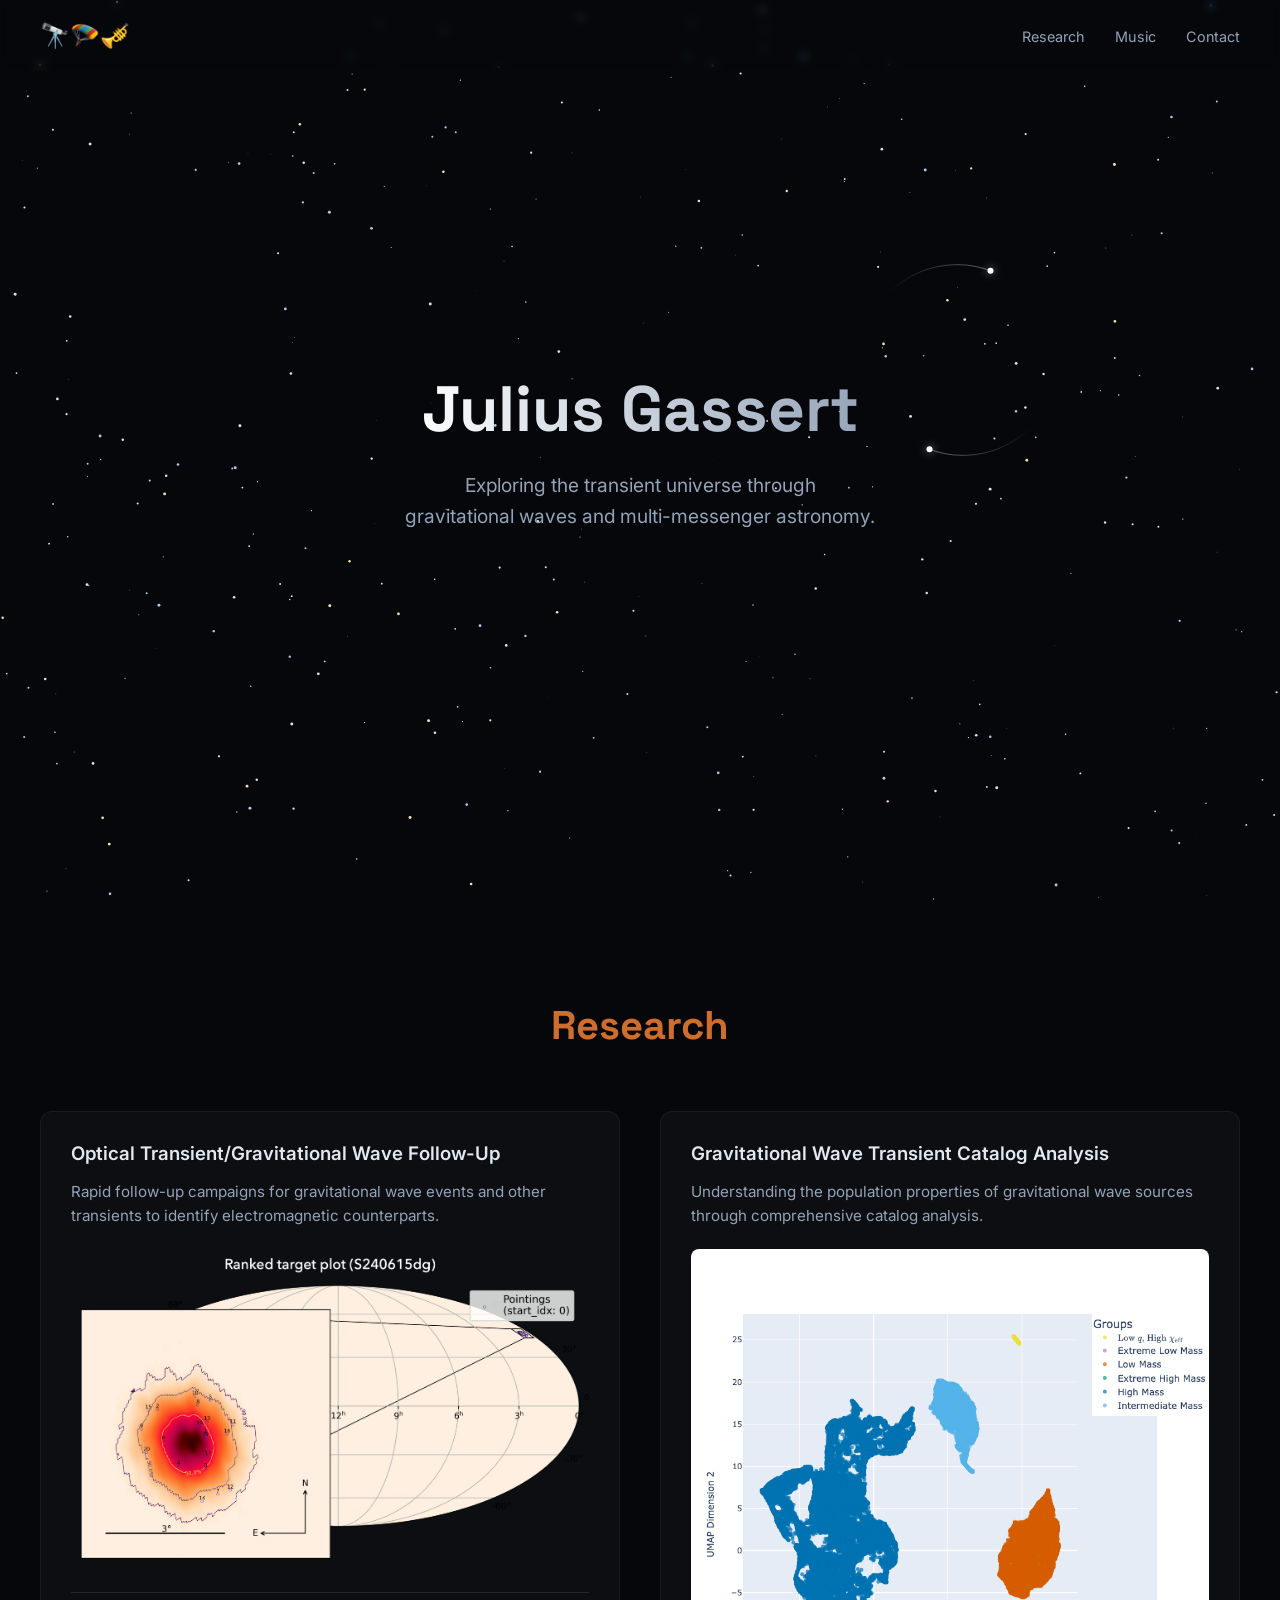
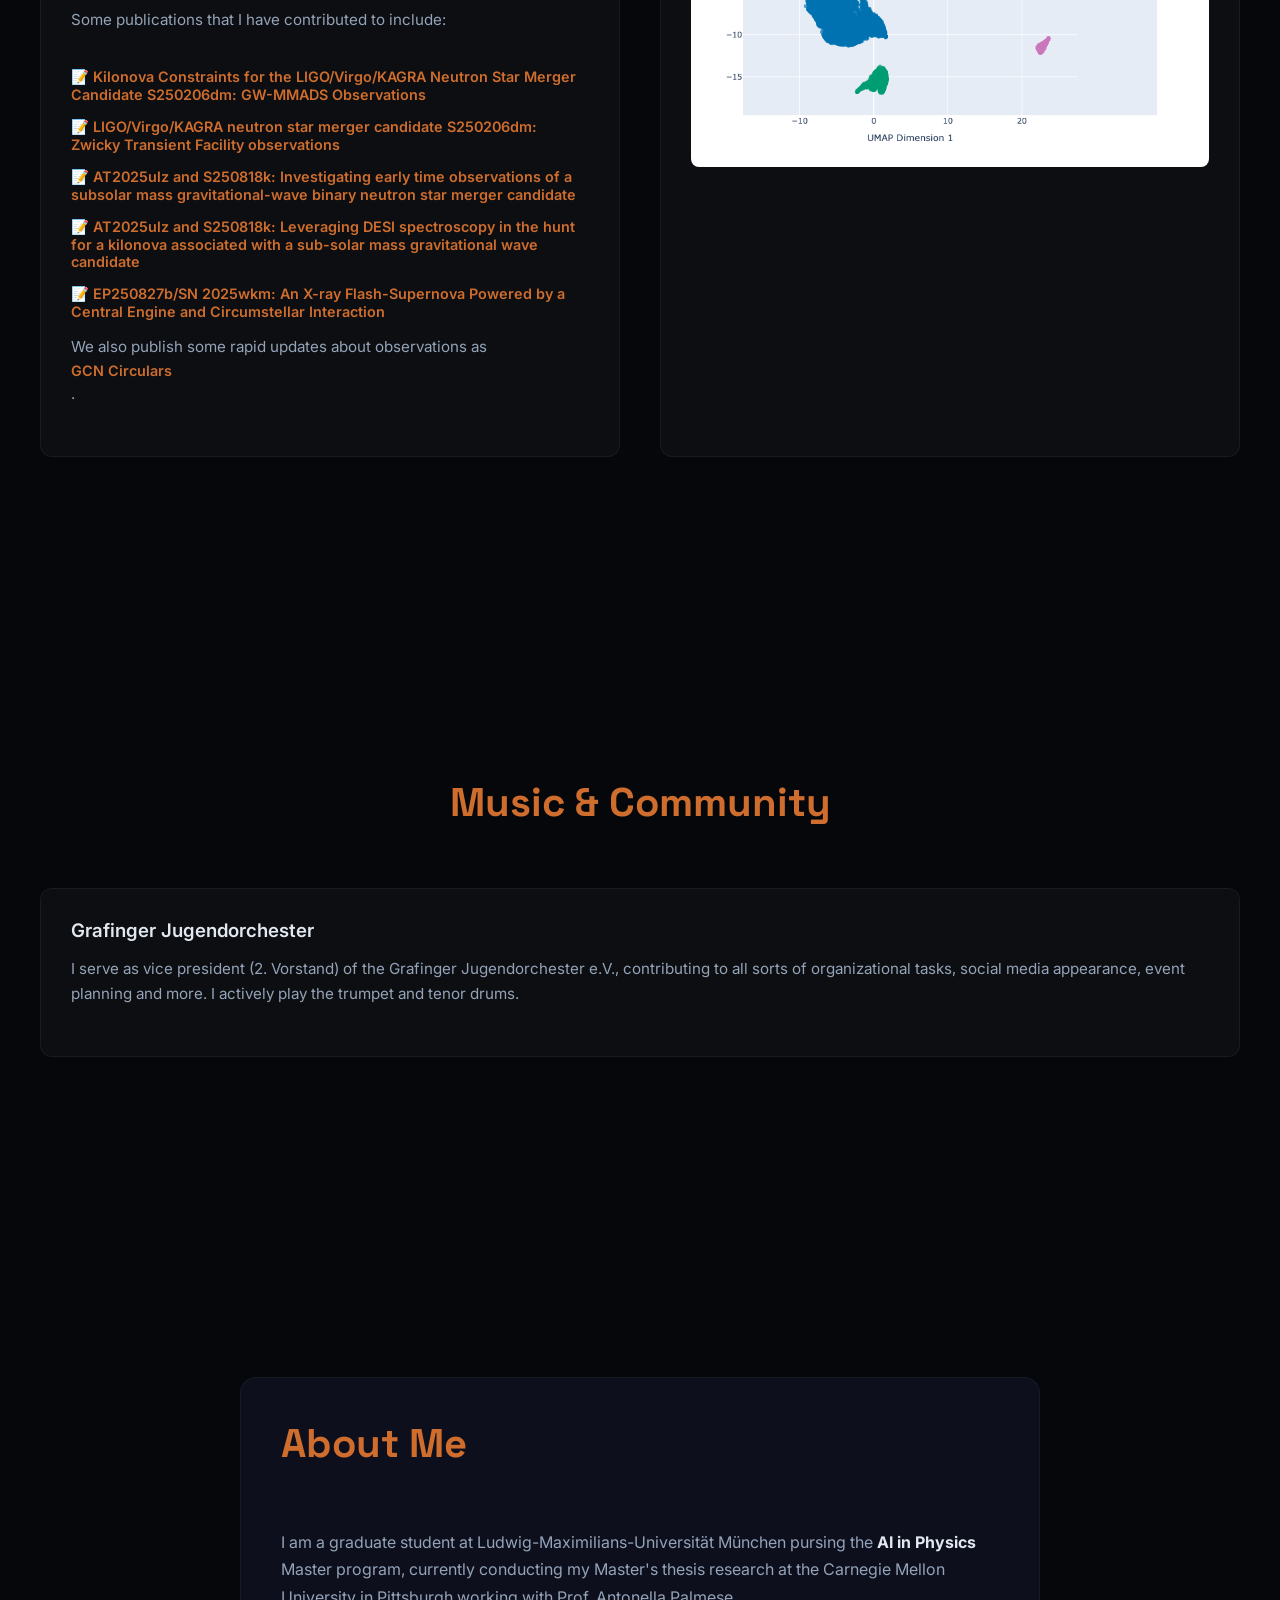
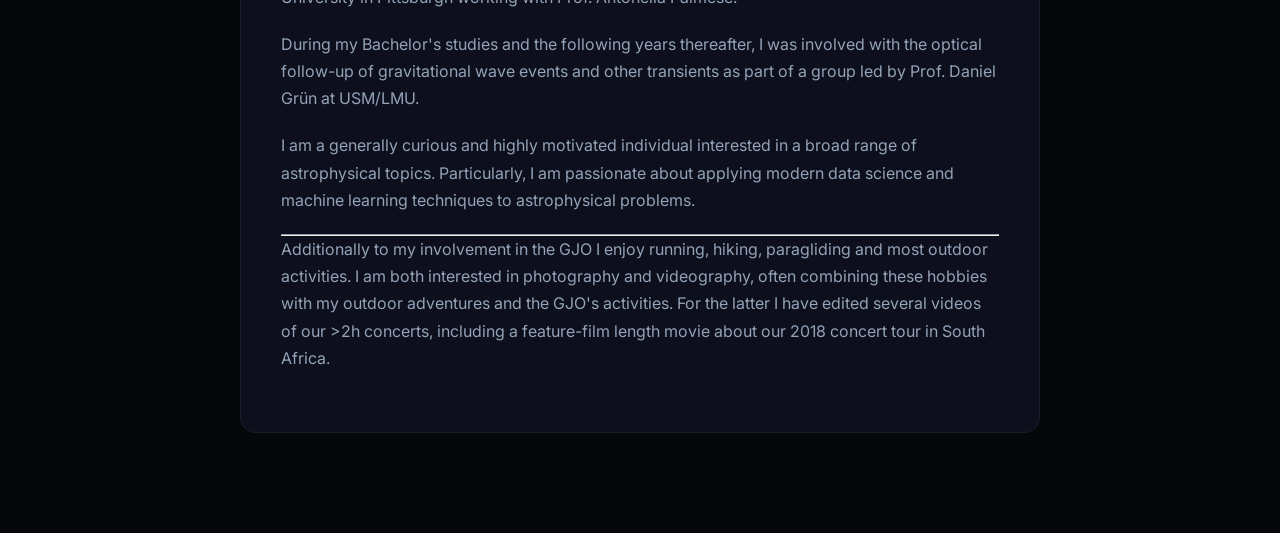
==== index.html @ 5fcb9638 "Major rework of site" ====
<!DOCTYPE html>
<html lang="en">
<head>
    <meta charset="UTF-8">
    <meta name="viewport" content="width=device-width, initial-scale=1.0">
    <title>Julius Gassert - Astrophysics</title>
    <link rel="stylesheet" href="styles.css">
    <!-- Google Fonts for scientific/modern look -->
    <link href="https://fonts.googleapis.com/css2?family=Space+Grotesk:wght@300;400;600&family=Inter:wght@300;400;600&display=swap" rel="stylesheet">
</head>
<body>
    
    <!-- Single Canvas for Stars + Merger Event -->
    <canvas id="cosmos-canvas"></canvas>

    <!-- Navigation -->
    <nav class="navbar">
        <div class="nav-content">
            <a href="#home" class="logo">🔭🪂🎺</a> 
            <ul class="links">
                <li><a href="#research">Research</a></li>
                <li><a href="#music">Music</a></li>
                <li><a href="#contact">Contact</a></li>
            </ul>
        </div>
    </nav>

    <!-- Hero: The Animation plays behind this -->
    <section id="home" class="hero-section">
        <div class="hero-text">
            <h1>Julius Gassert</h1>
            <p class="tagline">Exploring the transient universe through <br>gravitational waves and multi-messenger astronomy.</p>
        </div>
    </section>

    <!-- Research Section -->
    <section id="research" class="content-section">
        <h2>Research</h2>
        <div class="grid">
            <div class="card">
                <h3>Optical Transient/Gravitational Wave Follow-Up</h3>
                <!-- <span class="tag">Parameter Estimation</span> -->
                <p>Rapid follow-up campaigns for gravitational wave events and other transients to identify electromagnetic counterparts.</p>
                <!-- Replace with <img> of your posterior plots later -->
                <img src="imgs/S240615dg.png" alt="Pointing Plot of S240615dg" style="width: 100%; height: auto; border-radius: 8px;">
                <!-- New Links Section -->
                <div class="card-links">
                    <p>Some publications that I have contributed to include:</p>
                    <a href="https://iopscience.iop.org/article/10.3847/2041-8213/adfd49" target="_blank" class="icon-link">
                        <span>📝 Kilonova Constraints for the LIGO/Virgo/KAGRA Neutron Star Merger Candidate S250206dm: GW-MMADS Observations</span>
                    </a>
                    <a href="https://arxiv.org/abs/2507.00357" target="_blank" class="icon-link">
                        <span>📝 LIGO/Virgo/KAGRA neutron star merger candidate S250206dm: Zwicky Transient Facility observations</span>
                    </a>
                    <a href="https://arxiv.org/abs/2510.24620v1" class="icon-link">
                        <span>📝 AT2025ulz and S250818k: Investigating early time observations of a subsolar mass gravitational-wave binary neutron star merger candidate</span>
                    </a>
                    <a href="https://arxiv.org/abs/2510.23723" class="icon-link">
                        <span>📝 AT2025ulz and S250818k: Leveraging DESI spectroscopy in the hunt for a kilonova associated with a sub-solar mass gravitational wave candidate</span>
                    </a>
                    <a href="https://arxiv.org/abs/2512.10239" class="icon-link">
                        <span>📝 EP250827b/SN 2025wkm: An X-ray Flash-Supernova Powered by a Central Engine and Circumstellar Interaction</span>
                    </a>
                    <p>We also publish some rapid updates about observations as <a href="https://gcn.nasa.gov/circulars?view=index&query=Julius+Gassert&startDate=&endDate=" target="_blank" class="icon-link">GCN Circulars</a>.</p>
                </div>
            </div>

            <div class="card">
                <h3>Gravitational Wave Transient Catalog Analysis</h3>
                <p>Understanding the population properties of gravitational wave sources through comprehensive catalog analysis.</p>
                <img src="imgs/UMAP_groups.png" alt="Groups in Gravitational Wave Transient Catalog" style="width: 100%; height: auto; border-radius: 8px;">
            </div>
        </div>
    </section>

    <!-- Music Section -->
    <section id="music" class="content-section">
        <h2>Music & Community</h2>
        <div class="grid">
            <a href="https://grafingerjugendorchester.de" class="card wide" style="text-decoration: none; color: inherit;">
                <h3>Grafinger Jugendorchester</h3>
                <p>I serve as vice president (2. Vorstand) of the Grafinger Jugendorchester e.V., contributing to all sorts of organizational tasks, social media appearance, event planning and more. I actively play the trumpet and tenor drums.</p>
            </a>
        </div>
    </section>

    <section id="about" class="content-section">
    <div class="about-container">
        <div class="about-text">
            <h2>About Me</h2>
            <p>
                I am a graduate student at Ludwig-Maximilians-Universität München pursing the <strong>AI in Physics</strong> Master program, currently conducting my Master's thesis research at the Carnegie Mellon University in Pittsburgh working with Prof. Antonella Palmese.
            </p>
            <p>
                During my Bachelor's studies and the following years thereafter, I was involved with the optical follow-up of gravitational wave events and other transients as part of a group led by Prof. Daniel Grün at USM/LMU.
            </p>
            <p>
                I am a generally curious and highly motivated individual interested in a broad range of astrophysical topics. Particularly, I am passionate about applying modern data science and machine learning techniques to astrophysical problems.
            </p>

            <hr class="divider">

            <p>
                Additionally to my involvement in the GJO I enjoy running, hiking, paragliding and most outdoor activities. I am both interested in photography and videography, often combining these hobbies with my outdoor adventures and the GJO's activities. For the latter I have edited several videos of our >2h concerts, including a feature-film length movie about our 2018 concert tour in South Africa.
            </p>

        </div>
        
        <!-- Optional: Profile Picture if you want one -->
        <!-- <div class="profile-img">
            <img src="images/me.jpg" alt="Profile">
        </div> -->
    </div>
    </section>


    <script src="cosmos.js"></script>
</body>
</html>
---- styles.css ----
:root {
    --bg-color: #05070a;
    --text-main: #e2e8f0;
    --text-mute: #94a3b8;
    --accent: #ce6d2d; /* Light Blue */
}

* { margin: 0; padding: 0; box-sizing: border-box; }

body {
    background-color: var(--bg-color);
    color: var(--text-main);
    font-family: 'Inter', sans-serif;
    overflow-x: hidden;
}

/* CANVAS LAYER */
#cosmos-canvas {
    position: fixed;
    top: 0;
    left: 0;
    width: 100vw;
    height: 100vh;
    z-index: -1; /* Behind everything */
    pointer-events: none;
}

/* NAV */
.navbar {
    position: fixed;
    width: 100%;
    padding: 20px 40px;
    z-index: 100;
    backdrop-filter: blur(5px); /* Frost effect */
}

.nav-content {
    max-width: 1200px;
    margin: 0 auto;
    display: flex;
    justify-content: space-between;
    align-items: center;
}

.logo {
    font-family: 'Space Grotesk', sans-serif;
    font-weight: 700;
    font-size: 1.5rem;
    color: var(--text-main);
    text-decoration: none;
}

.links {
    list-style: none;
    display: flex;
    gap: 30px;
}

.links a {
    color: var(--text-mute);
    text-decoration: none;
    font-size: 0.9rem;
    transition: color 0.3s;
}

.links a:hover { color: var(--accent); }

/* SECTIONS */
section {
    padding: 100px 20px;
    min-height: 80vh; /* Make sections tall */
    display: flex;
    flex-direction: column;
    justify-content: center;
    align-items: center;
}

/* HERO SPECIFIC */
.hero-section {
    height: 100vh;
    text-align: center;
    /* Allow click-through to see animation clearly? No, animation is bg. */
}

.hero-text h1 {
    font-family: 'Space Grotesk', sans-serif;
    font-size: 4rem;
    margin-bottom: 20px;
    background: linear-gradient(to right, #fff, #94a3b8);
    -webkit-background-clip: text;
    -webkit-text-fill-color: transparent;
}

.hero-text .tagline {
    font-size: 1.2rem;
    color: var(--text-mute);
    line-height: 1.6;
}

/* GRID LAYOUTS FOR RESEARCH */
.content-section h2 {
    font-family: 'Space Grotesk';
    font-size: 2.5rem;
    margin-bottom: 60px;
    color: var(--accent);
}

.grid {
    display: grid;
    grid-template-columns: repeat(auto-fit, minmax(300px, 1fr));
    gap: 40px;
    max-width: 1200px;
    width: 100%;
}

.card {
    background: rgba(255, 255, 255, 0.03); /* Glassmorphism light */
    border: 1px solid rgba(255, 255, 255, 0.05);
    padding: 30px;
    border-radius: 12px;
    transition: transform 0.3s ease;
}

.card:hover {
    transform: translateY(-5px);
    border-color: var(--accent);
}

.card.wide { grid-column: 1 / -1; }

.card-links {
    display: flex;
    flex-direction: column; /* Stacks items vertically */
    gap: 10px;              /* Vertical space between items */
    margin-top: 20px;
    padding-top: 15px;
    border-top: 1px solid rgba(255, 255, 255, 0.1);
}

.card h3 { margin-bottom: 15px; font-weight: 600; }
.card p { color: var(--text-mute); font-size: 0.95rem; line-height: 1.6; margin-bottom: 20px; }

/* Research Card Links */
.card-links {
    margin-top: 20px;
    padding-top: 15px;
    border-top: 1px solid rgba(255, 255, 255, 0.1);
    display: flex;
    gap: 15px;
}

.icon-link {
    text-decoration: none;
    color: var(--accent); /* Light Blue */
    font-size: 0.9rem;
    font-weight: 600;
    display: flex;
    align-items: center;
    gap: 5px;
    transition: opacity 0.2s;
}

.icon-link:hover {
    opacity: 0.8;
    text-decoration: underline;
}

/* About Section Styles */
.about-container {
    max-width: 800px;
    background: rgba(26, 29, 58, 0.4); /* Subtle background */
    border-radius: 16px;
    padding: 40px;
    border: 1px solid rgba(255, 255, 255, 0.05);
}

.about-text p {
    margin-bottom: 20px;
    line-height: 1.7;
    color: var(--text-mute);
}

.about-text strong {
    color: #e2e8f0; /* Brighter white for emphasis */
}

/* Skills Tags */
.skills-list {
    display: flex;
    flex-wrap: wrap;
    gap: 10px;
    margin: 25px 0;
}

.skills-list span {
    background: rgba(56, 189, 248, 0.1);
    color: var(--accent);
    padding: 5px 12px;
    border-radius: 20px;
    font-size: 0.85rem;
    border: 1px solid rgba(56, 189, 248, 0.2);
}

/* CV Button */
.btn-outline {
    display: inline-block;
    padding: 10px 24px;
    border: 1px solid var(--accent);
    color: var(--accent);
    text-decoration: none;
    border-radius: 6px;
    transition: all 0.3s ease;
    margin-top: 10px;
}

.btn-outline:hover {
    background: var(--accent);
    color: #05070a; /* Dark text on hover */
}


.placeholder-plot {
    width: 100%;
    height: 200px;
    border-radius: 8px;
    display: flex;
    align-items: center;
    justify-content: center;
    color: rgba(255,255,255,0.2);
    font-size: 0.8rem;
    border: 1px dashed rgba(255,255,255,0.1);
}

/* MOBILE */
@media (max-width: 768px) {
    .hero-text h1 { font-size: 2.5rem; }
    .grid { grid-template-columns: 1fr; }
}
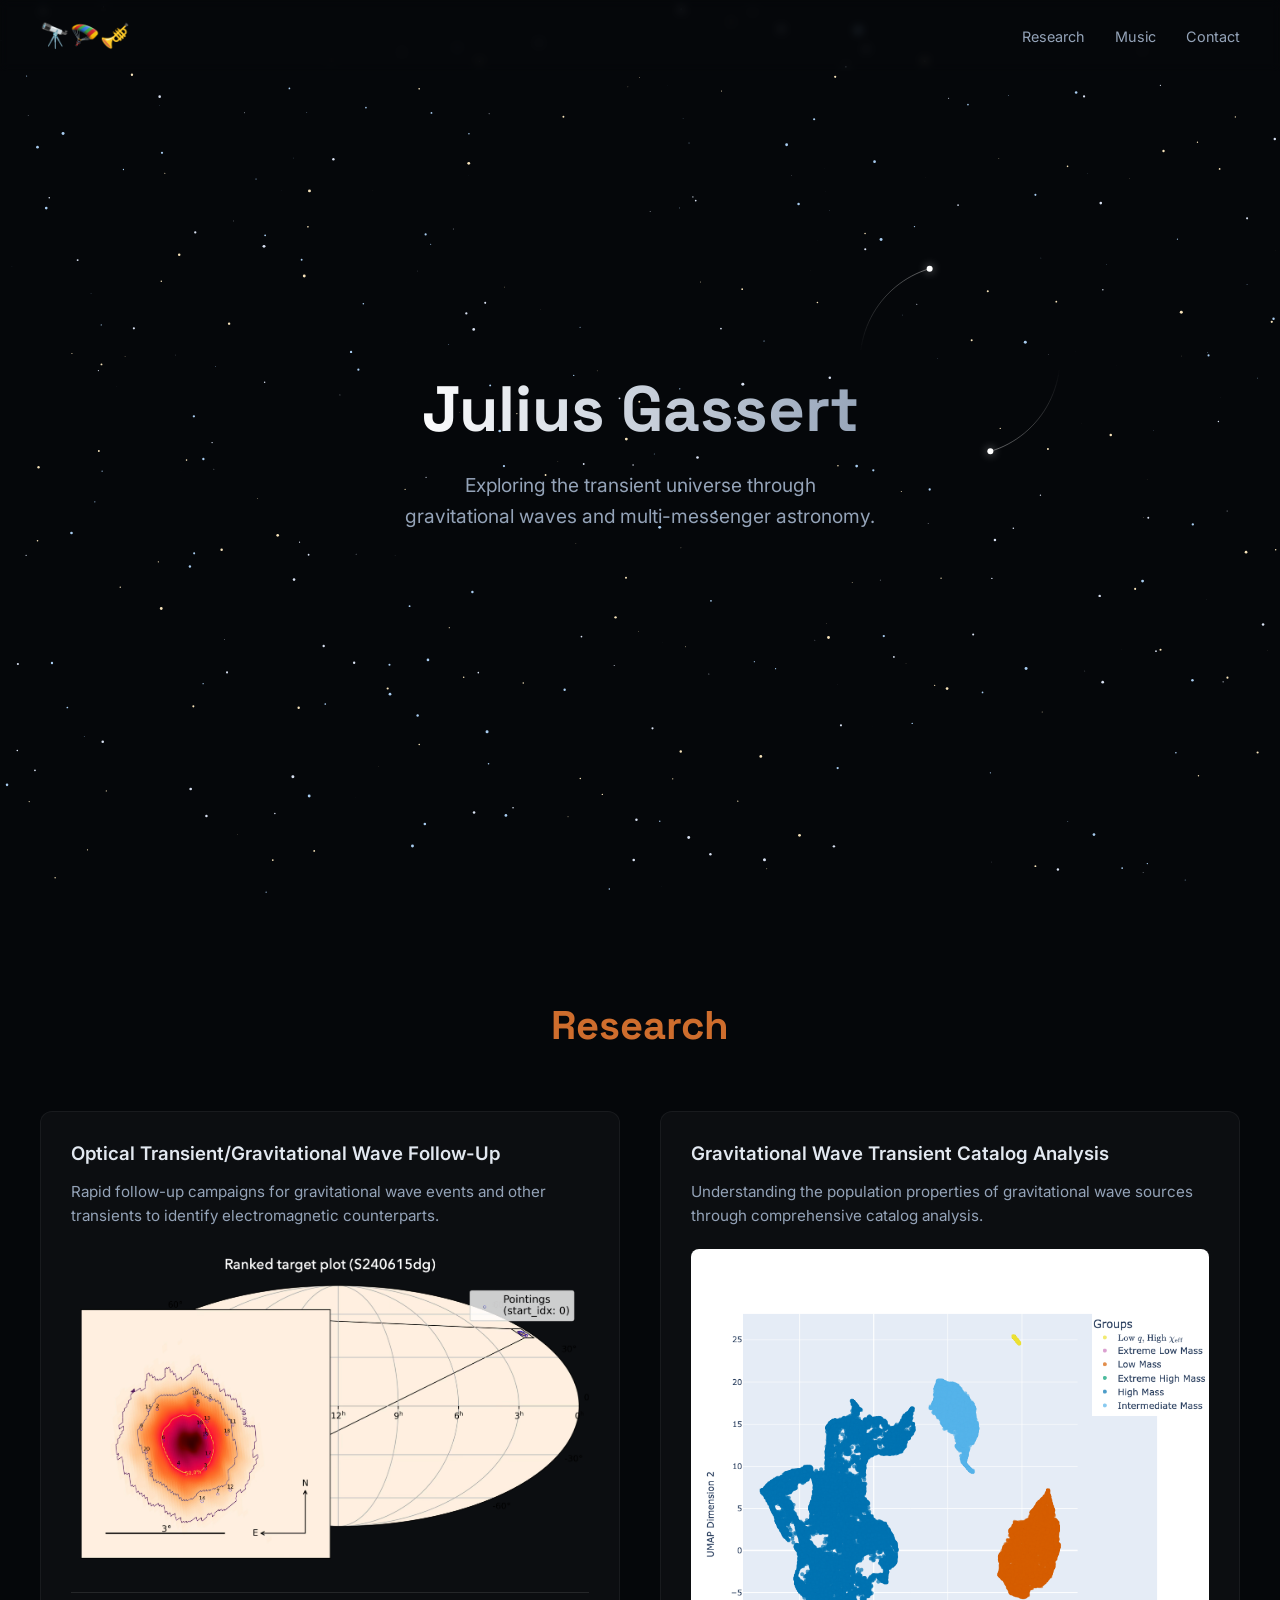
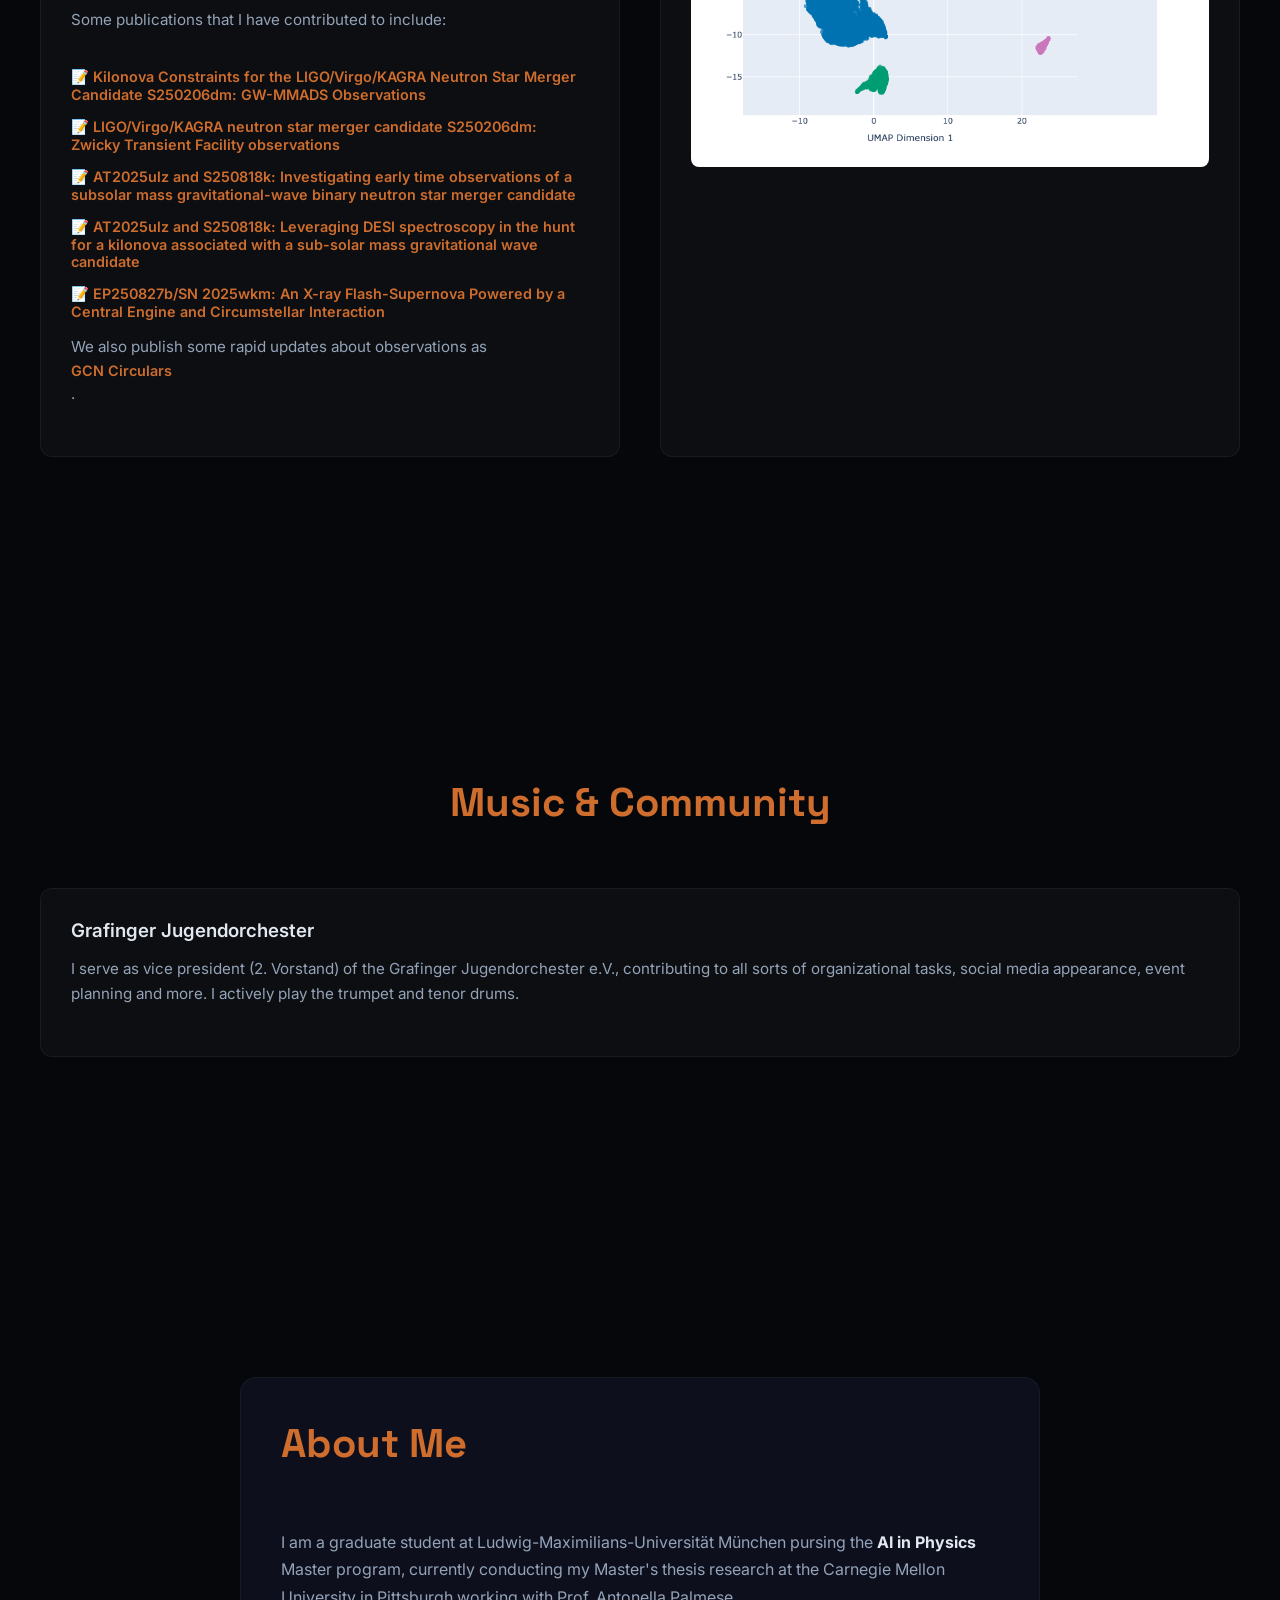
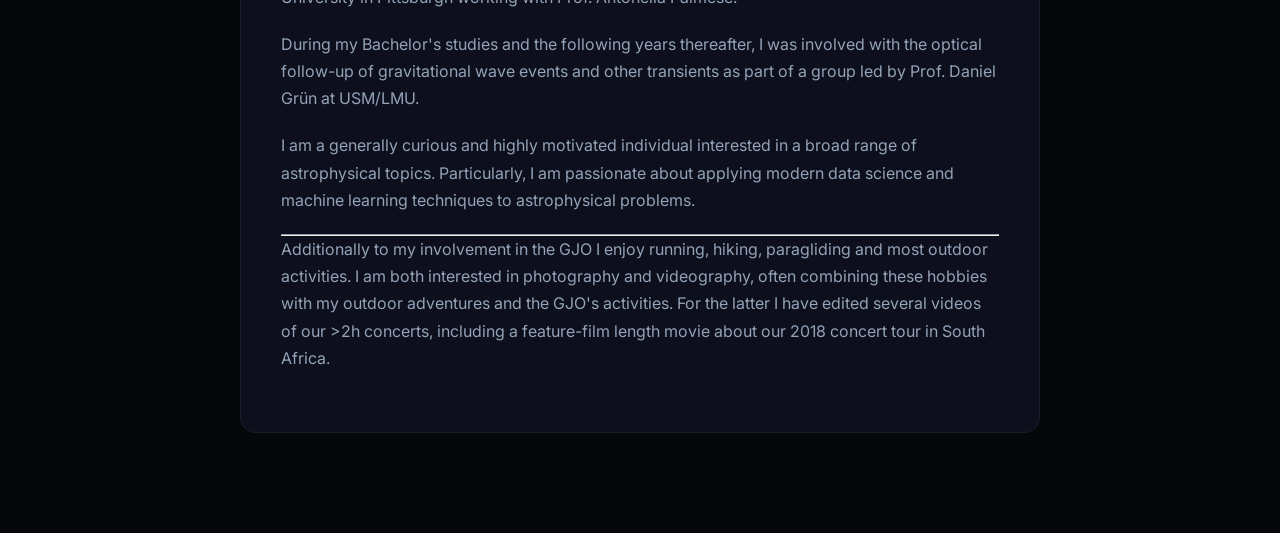
==== commit 39ef5a00: "SEO update" ====
--- a/index.html
+++ b/index.html
@@ -7,6 +7,20 @@
     <link rel="stylesheet" href="styles.css">
     <!-- Google Fonts for scientific/modern look -->
     <link href="https://fonts.googleapis.com/css2?family=Space+Grotesk:wght@300;400;600&family=Inter:wght@300;400;600&display=swap" rel="stylesheet">
+ 
+    
+    <!-- SEO Essentials -->
+    <meta name="description" content="Personal portfolio of Julius Gassert.">
+    <meta name="keywords" content="Astrophysics, Gravitational Waves, Trumpet, Physics, Research, LMU, CMU, AI in Physics, Multi-messenger Astronomy, Ludwig-Maximilians-Universität, Carnegie Mellon University, Antonella Palmese, Daniel Grün, Grafinger Jugendorchester">
+    <meta name="author" content="Julius Gassert">
+    
+    <!-- Open Graph (for nice preview cards on Twitter/LinkedIn) -->
+    <meta property="og:title" content="Julius Gassert - Astrophysics Portfolio">
+    <meta property="og:description" content="Exploring the transient universe through gravitational waves.">
+    <meta property="og:url" content="https://jgassert.github.io/">
+    
+</head>
+
 </head>
 <body>
     
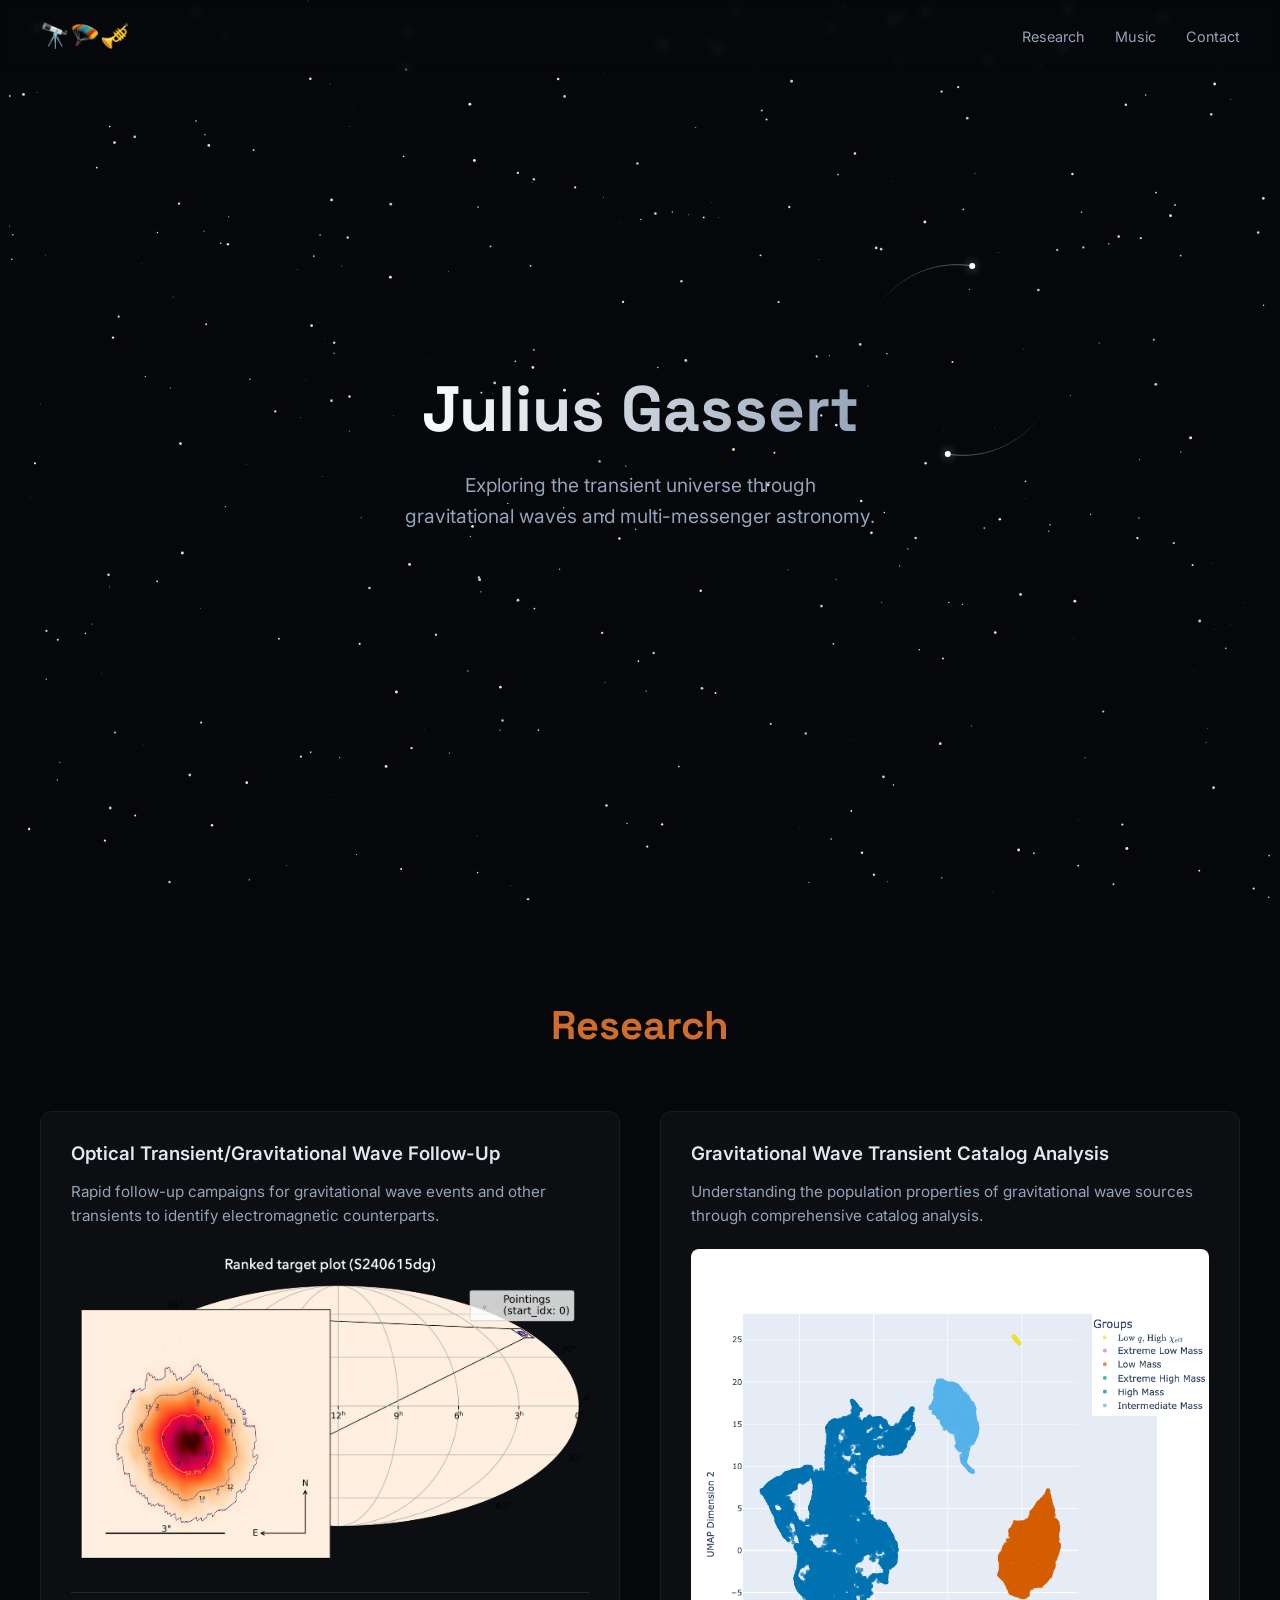
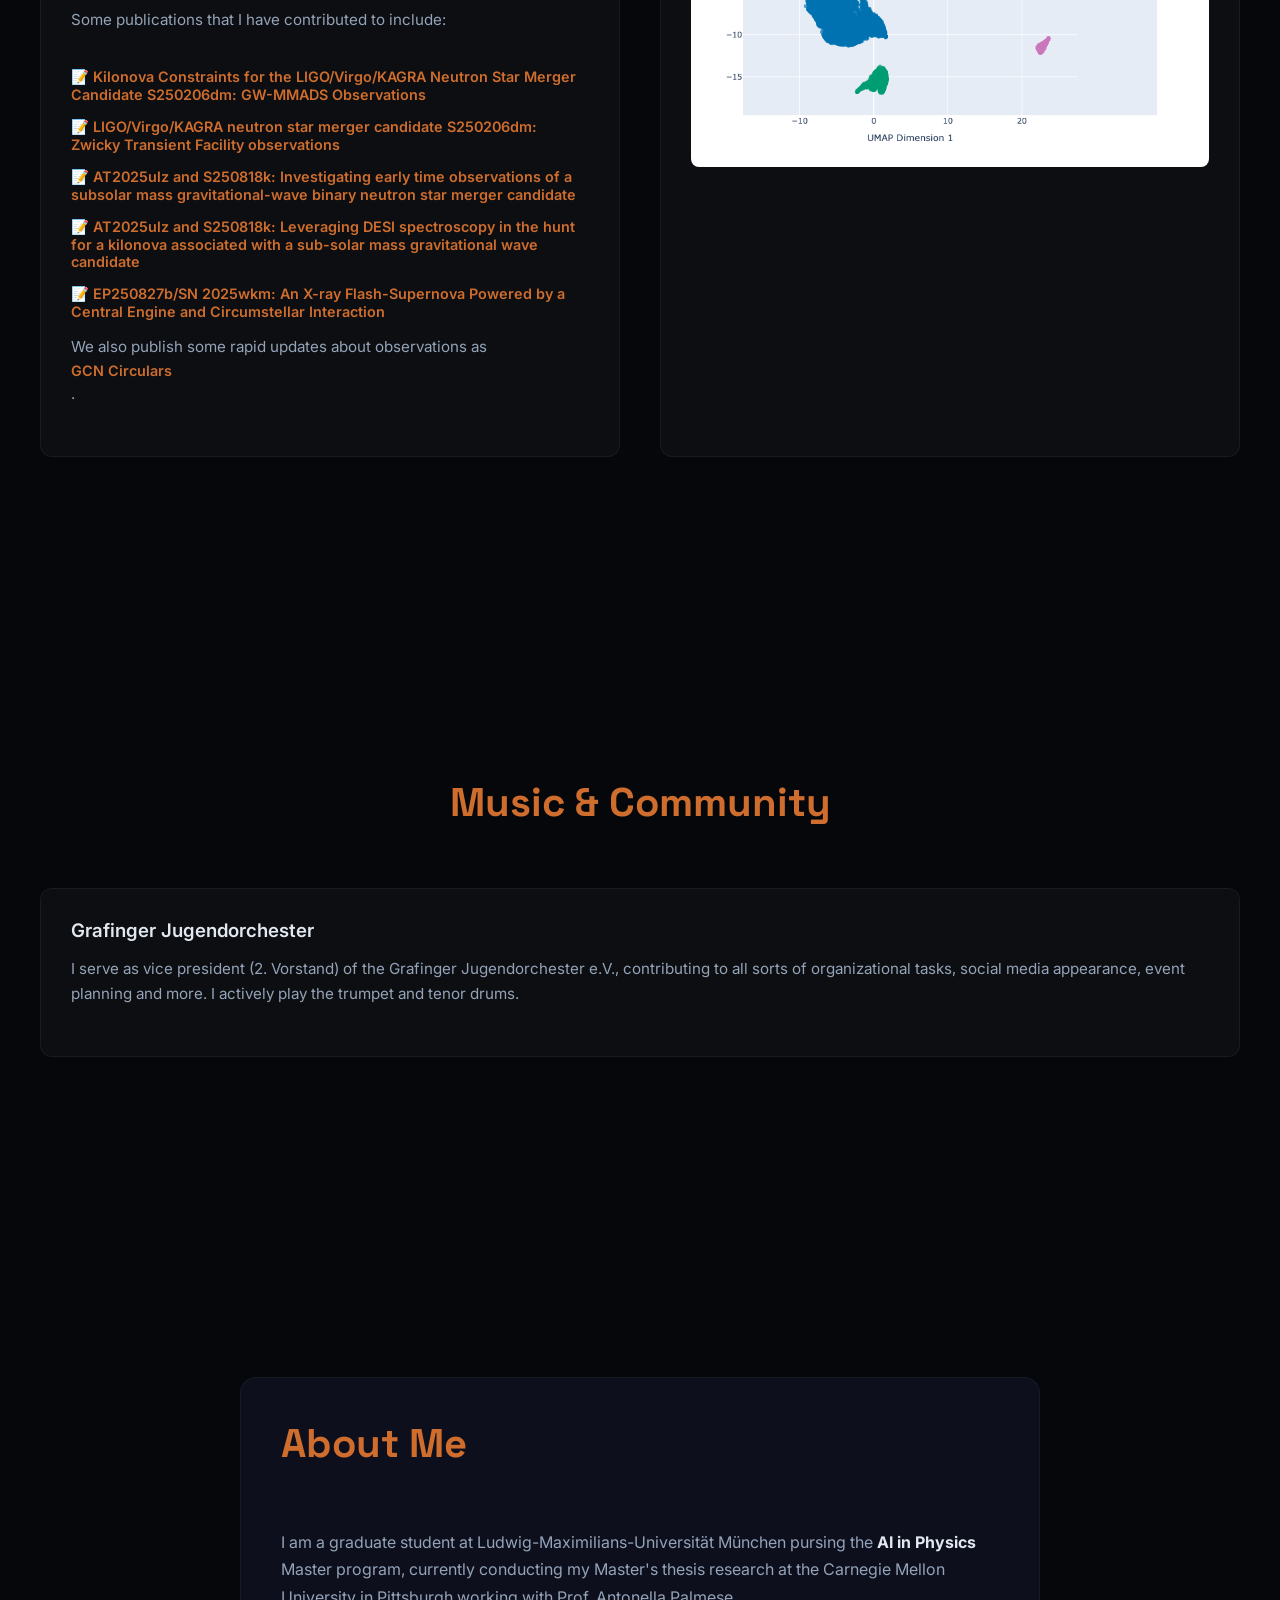
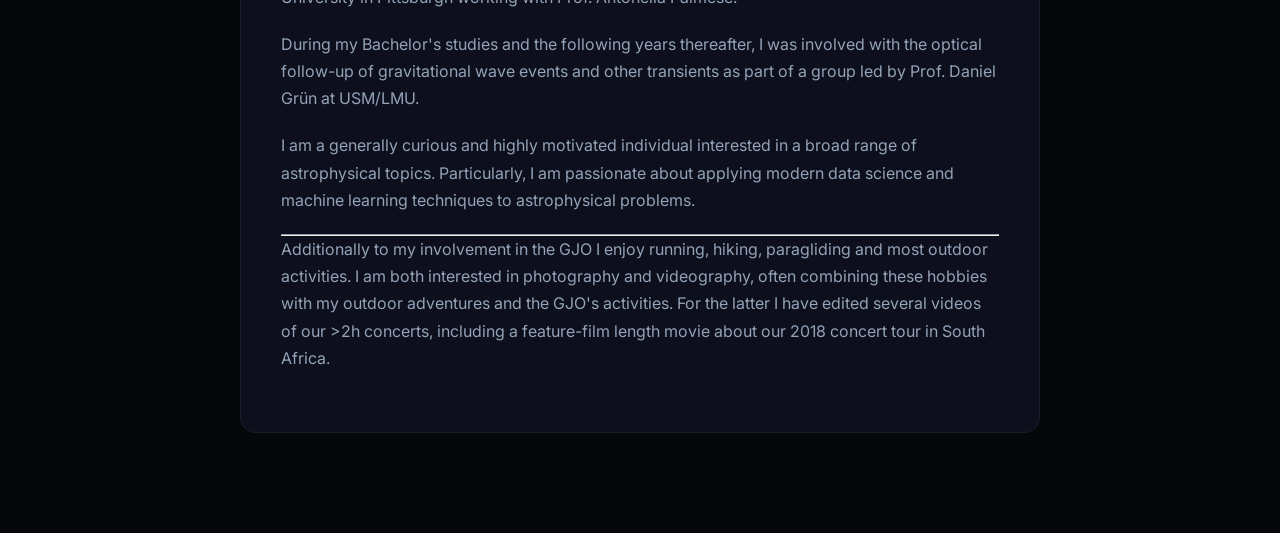
==== commit daddd2f1: "Google Verification" ====
--- a/index.html
+++ b/index.html
@@ -18,6 +18,8 @@
     <meta property="og:title" content="Julius Gassert - Astrophysics Portfolio">
     <meta property="og:description" content="Exploring the transient universe through gravitational waves.">
     <meta property="og:url" content="https://jgassert.github.io/">
+
+    <meta name="google-site-verification" content="xly3BIsvNJHjGn0B5MEfugQAVPJ0fniyG7s2TJ6tBq8" />
     
 </head>
 
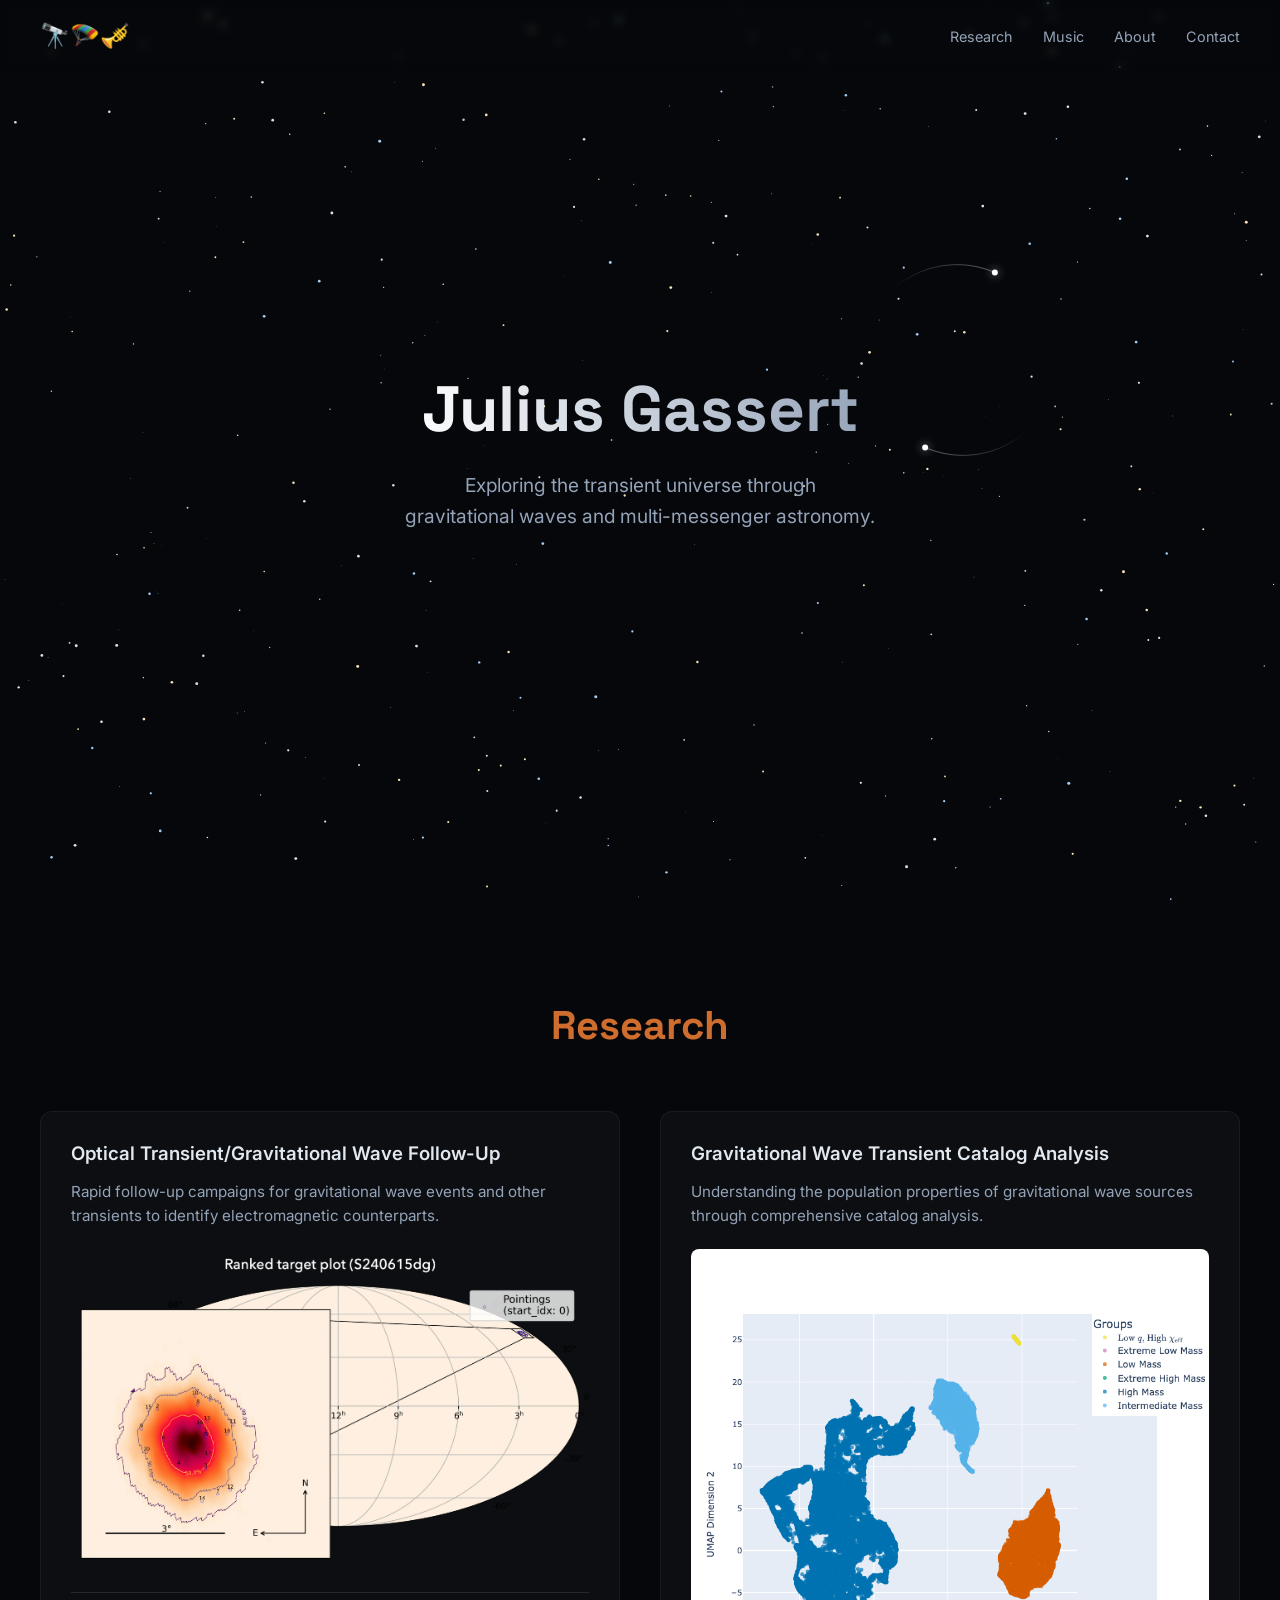
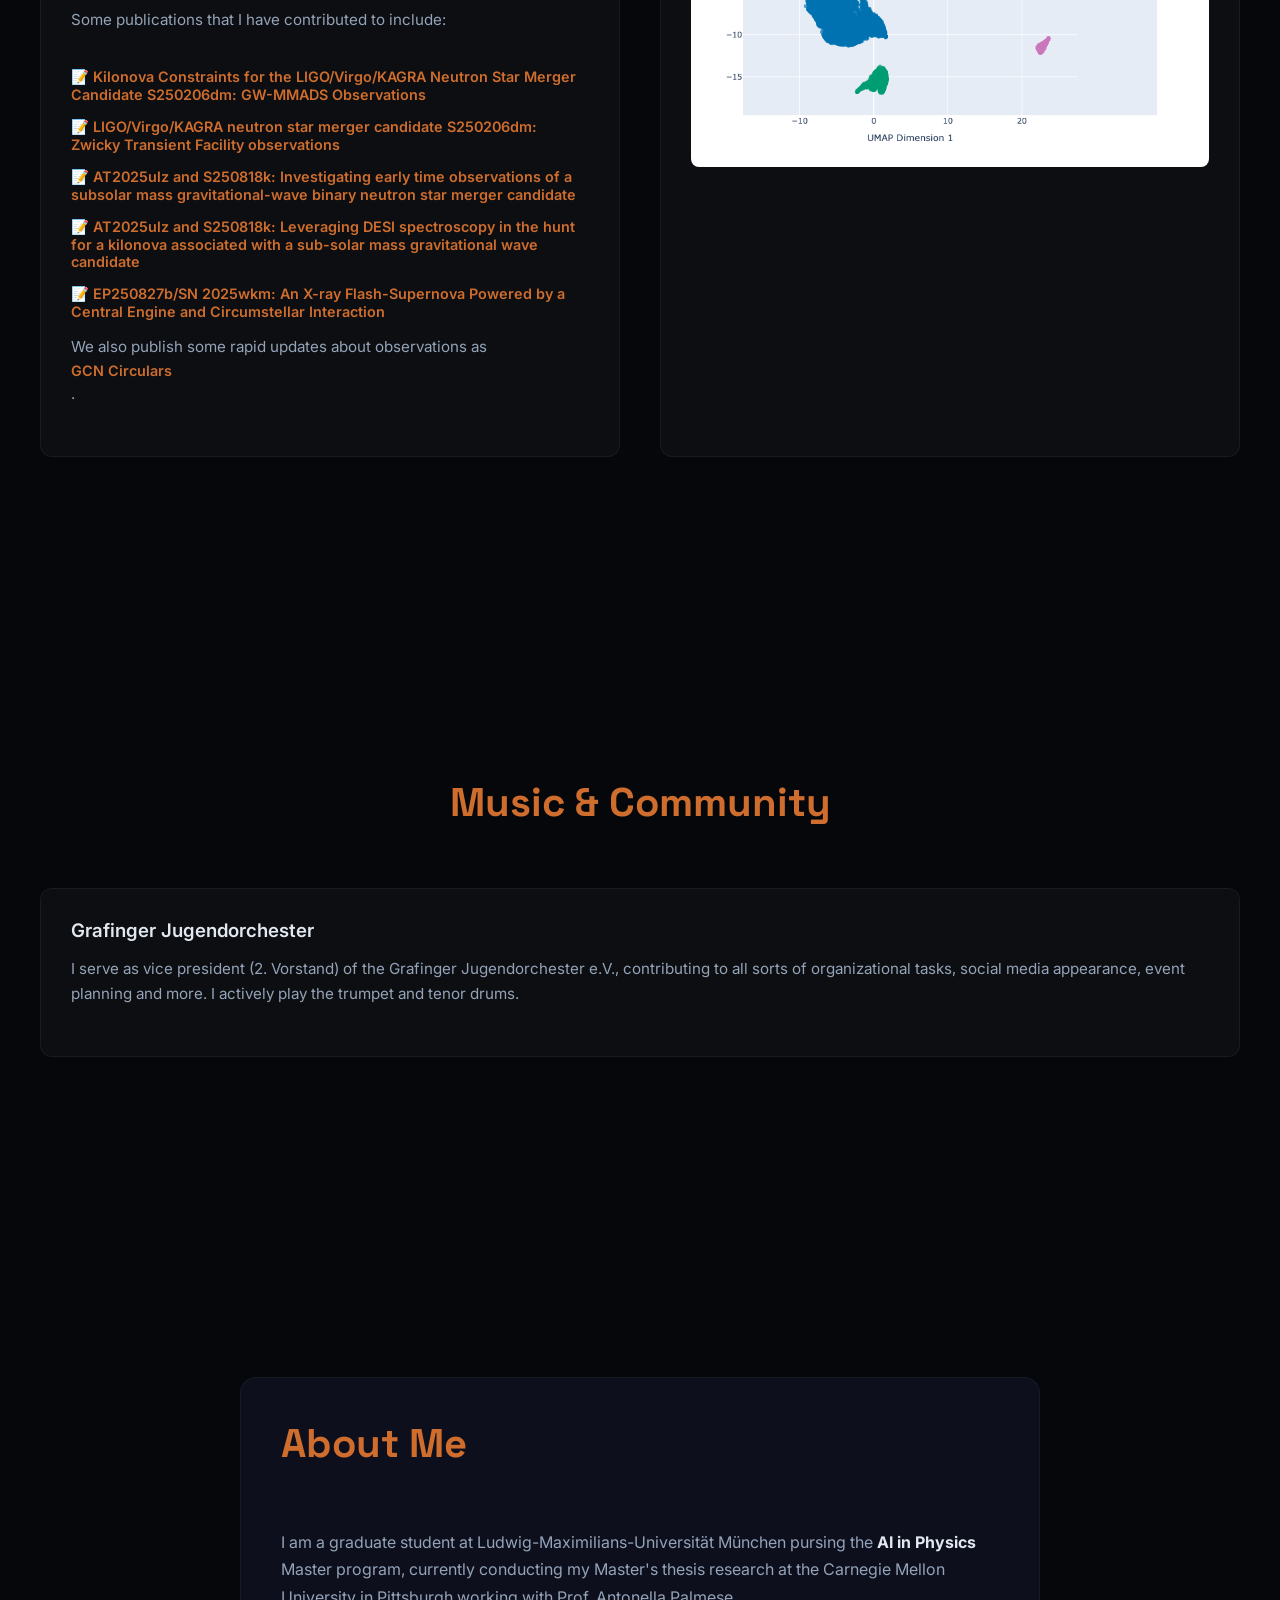
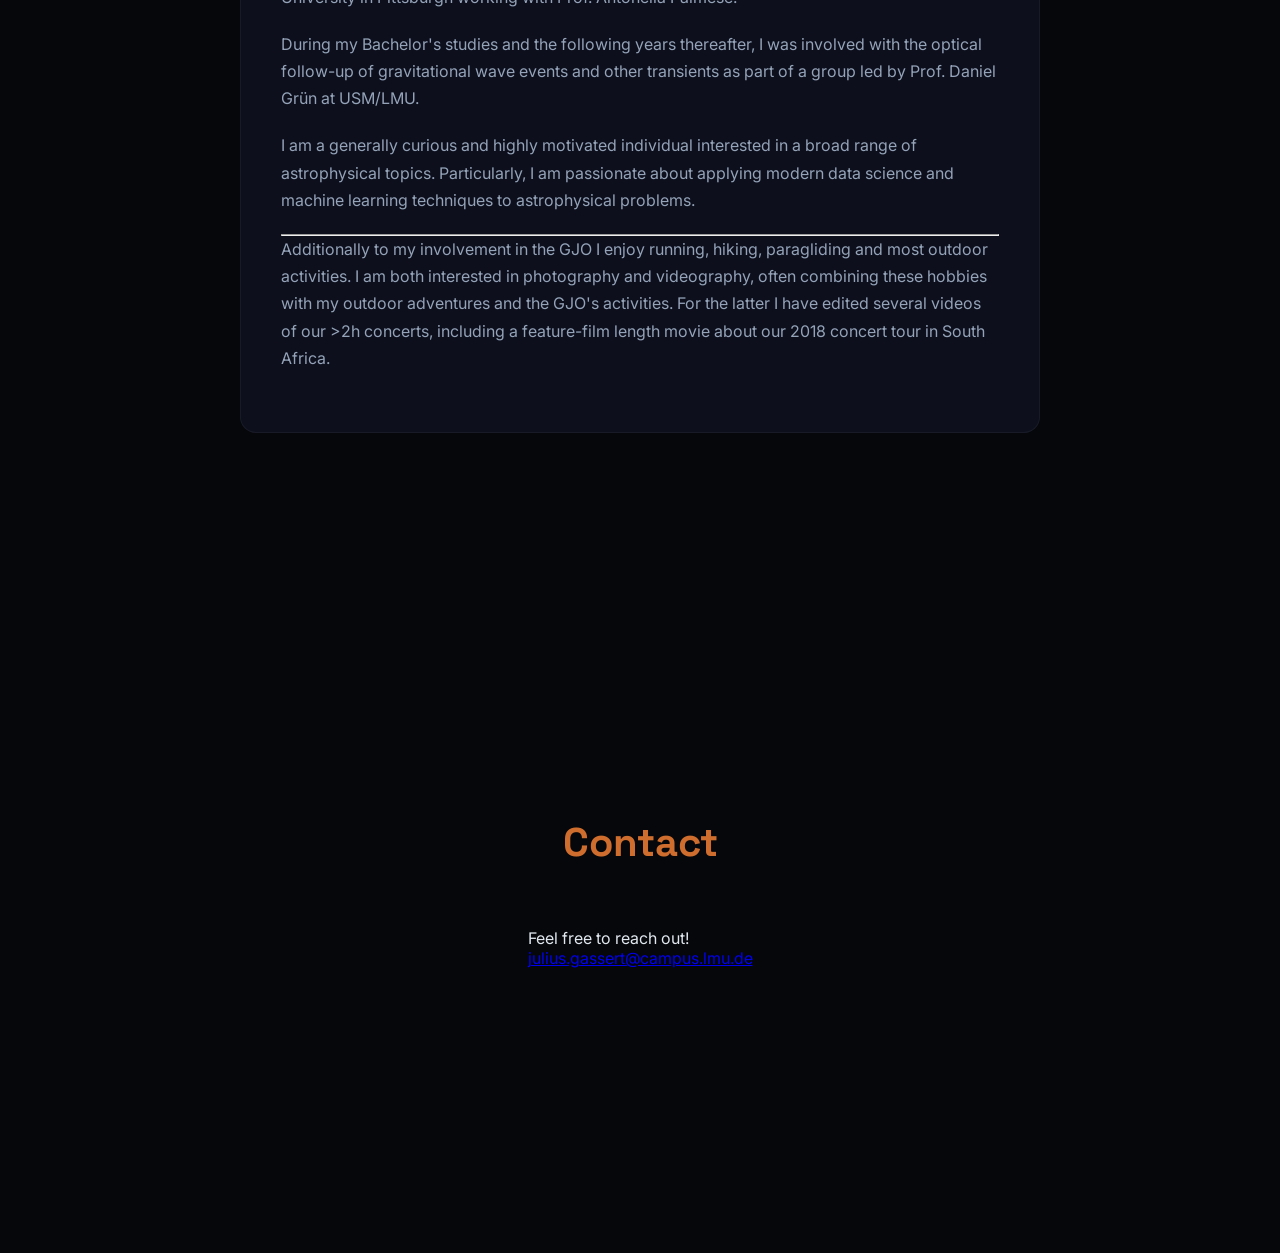
==== commit a279a9dc: "Add about in top bar, and contact" ====
--- a/index.html
+++ b/index.html
@@ -36,6 +36,7 @@
             <ul class="links">
                 <li><a href="#research">Research</a></li>
                 <li><a href="#music">Music</a></li>
+                <li><a href="#about">About</a></li>
                 <li><a href="#contact">Contact</a></li>
             </ul>
         </div>
@@ -129,6 +130,14 @@
     </div>
     </section>
 
+    <!-- Contact Section -->
+    <section id="contact" class="content-section">
+        <h2>Contact</h2>
+        <div class="contact-container">
+            <p>Feel free to reach out!</p>
+            <a href="mailto:julius.gassert@campus.lmu.de" class="email-link">julius.gassert@campus.lmu.de</a>
+        </div>
+    </section>
 
     <script src="cosmos.js"></script>
 </body>
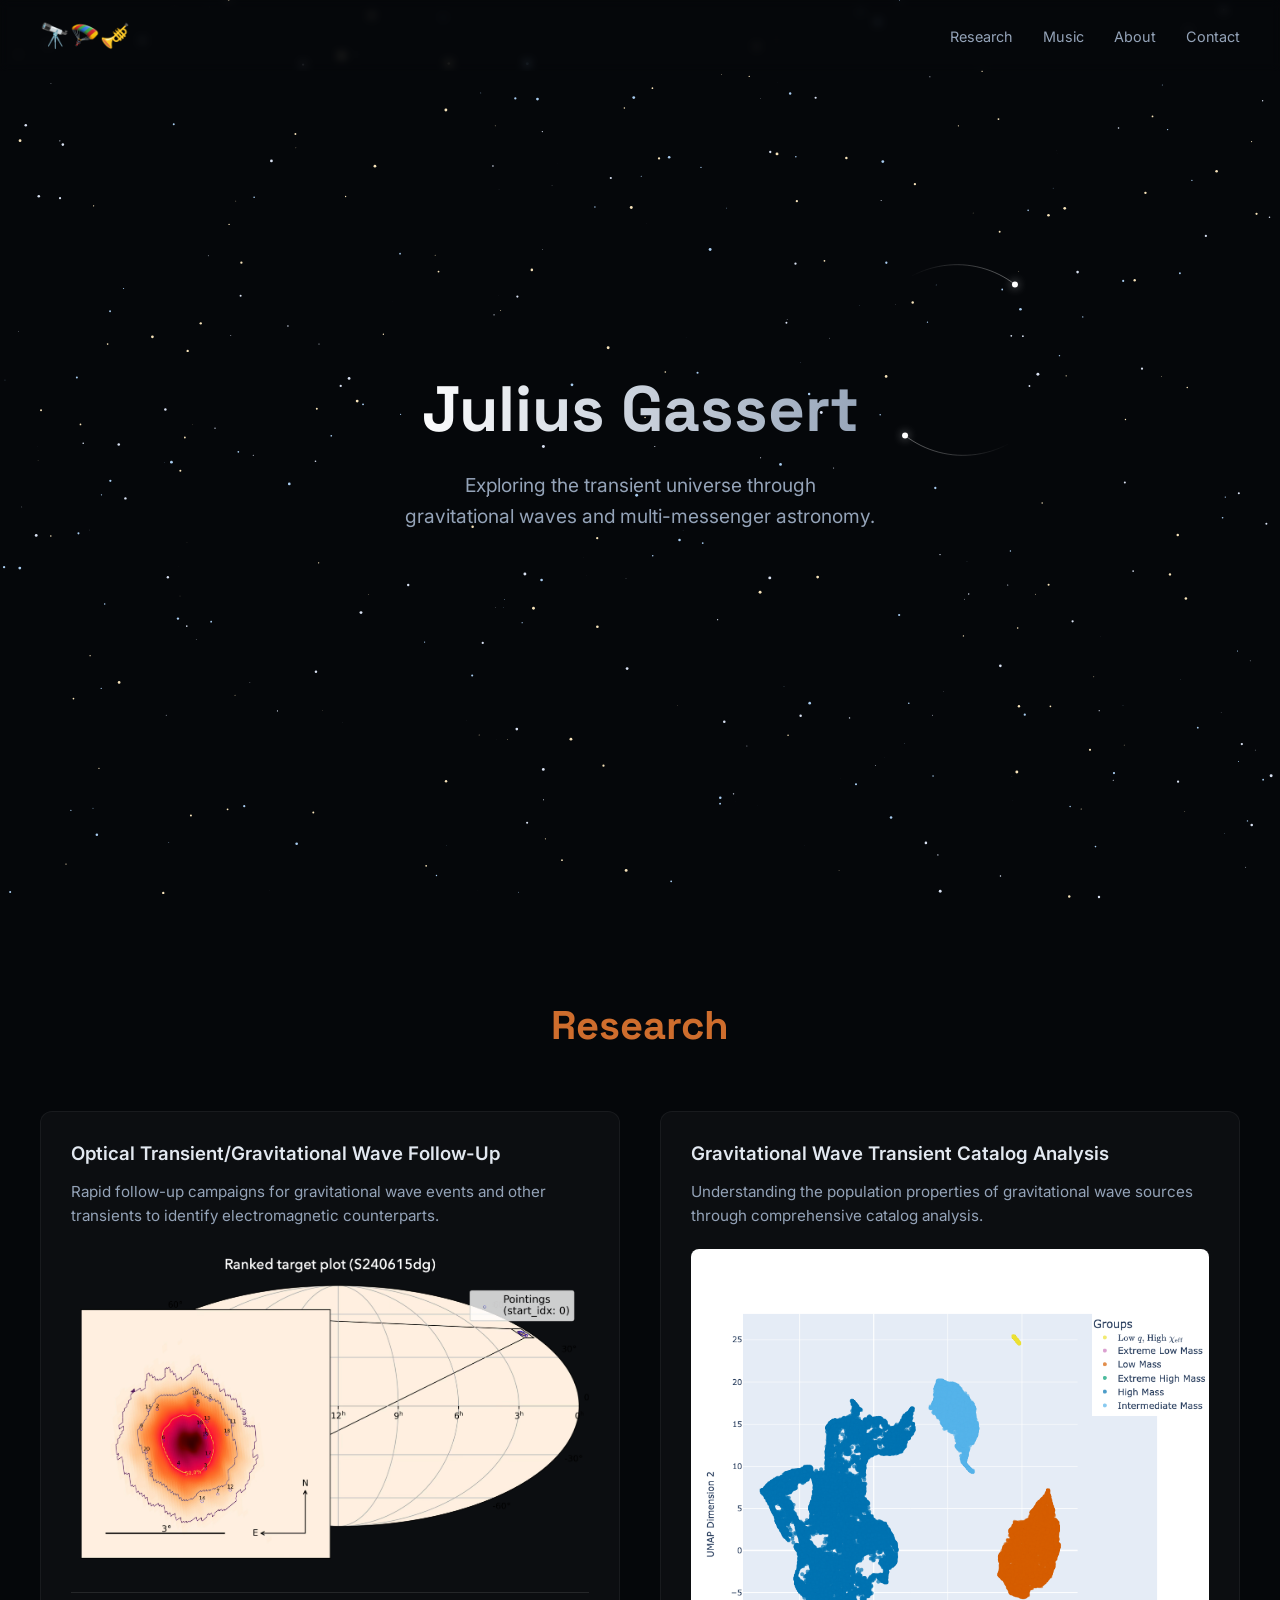
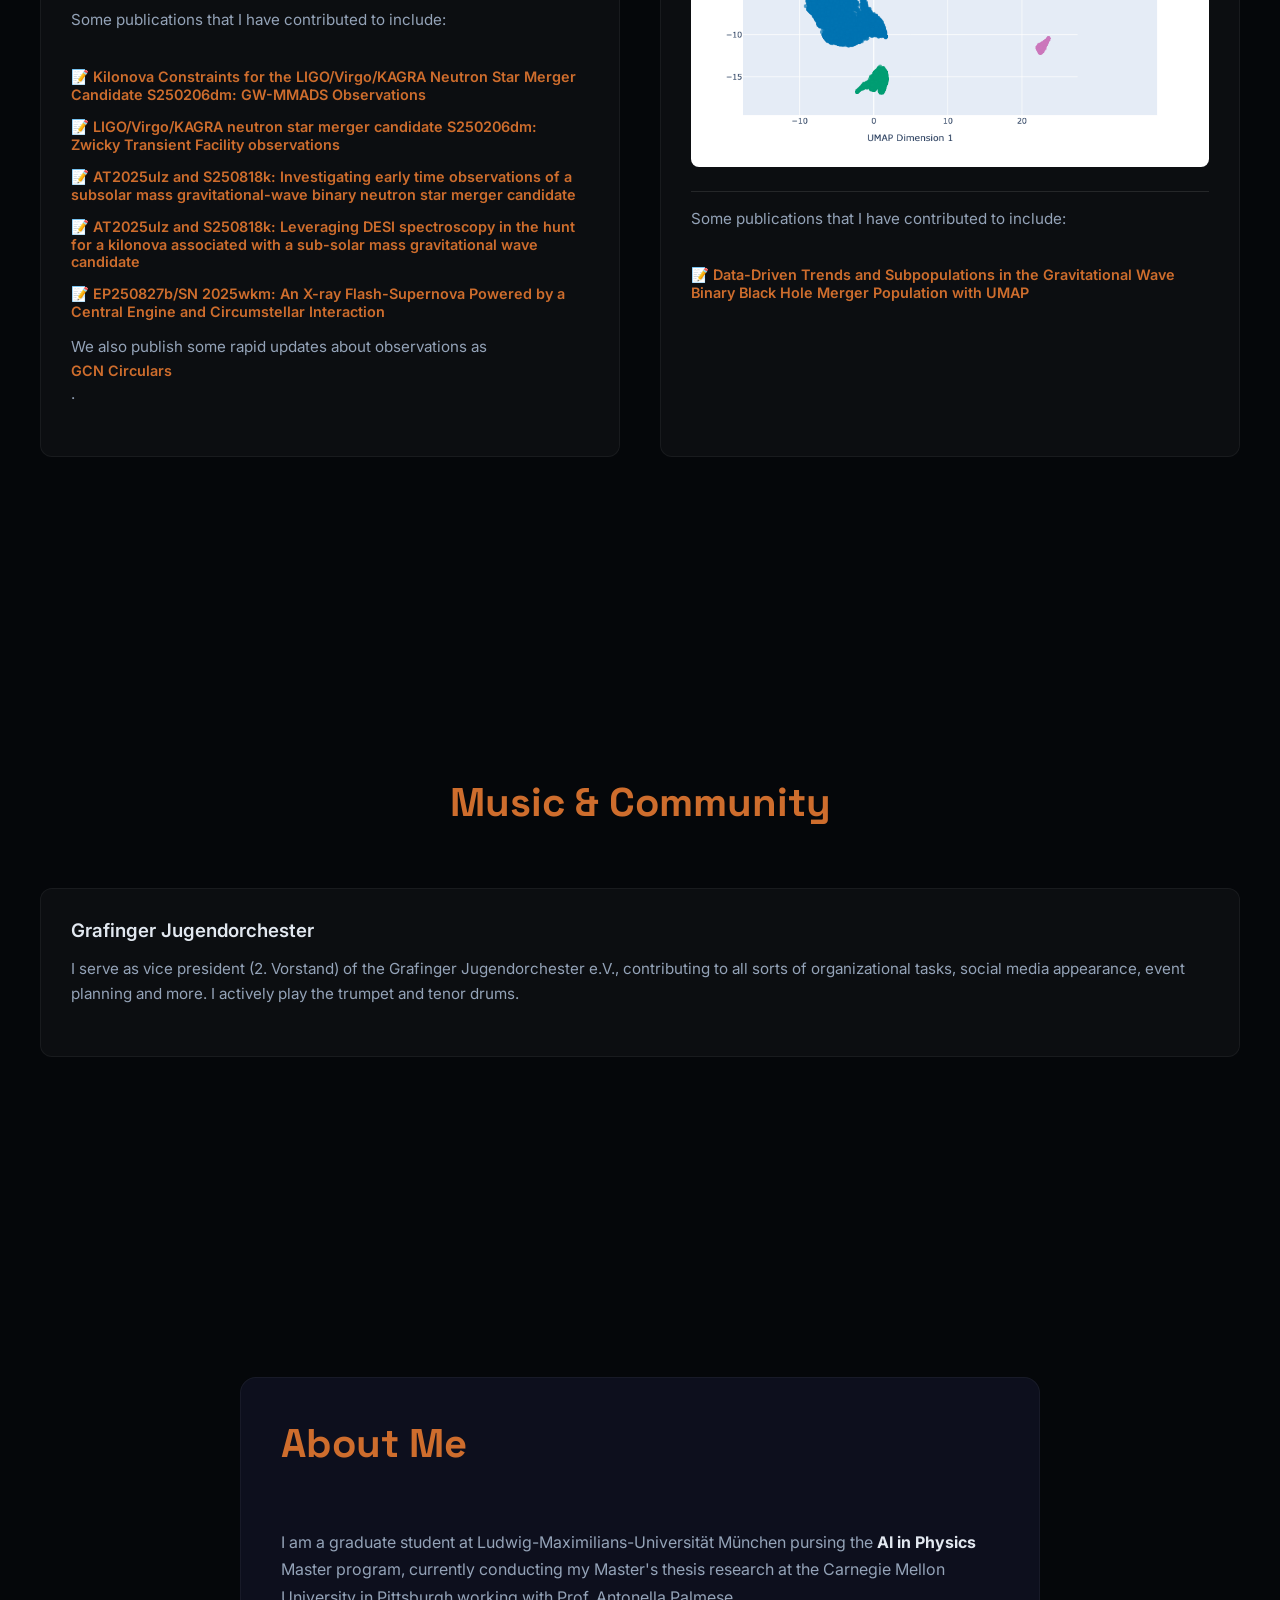
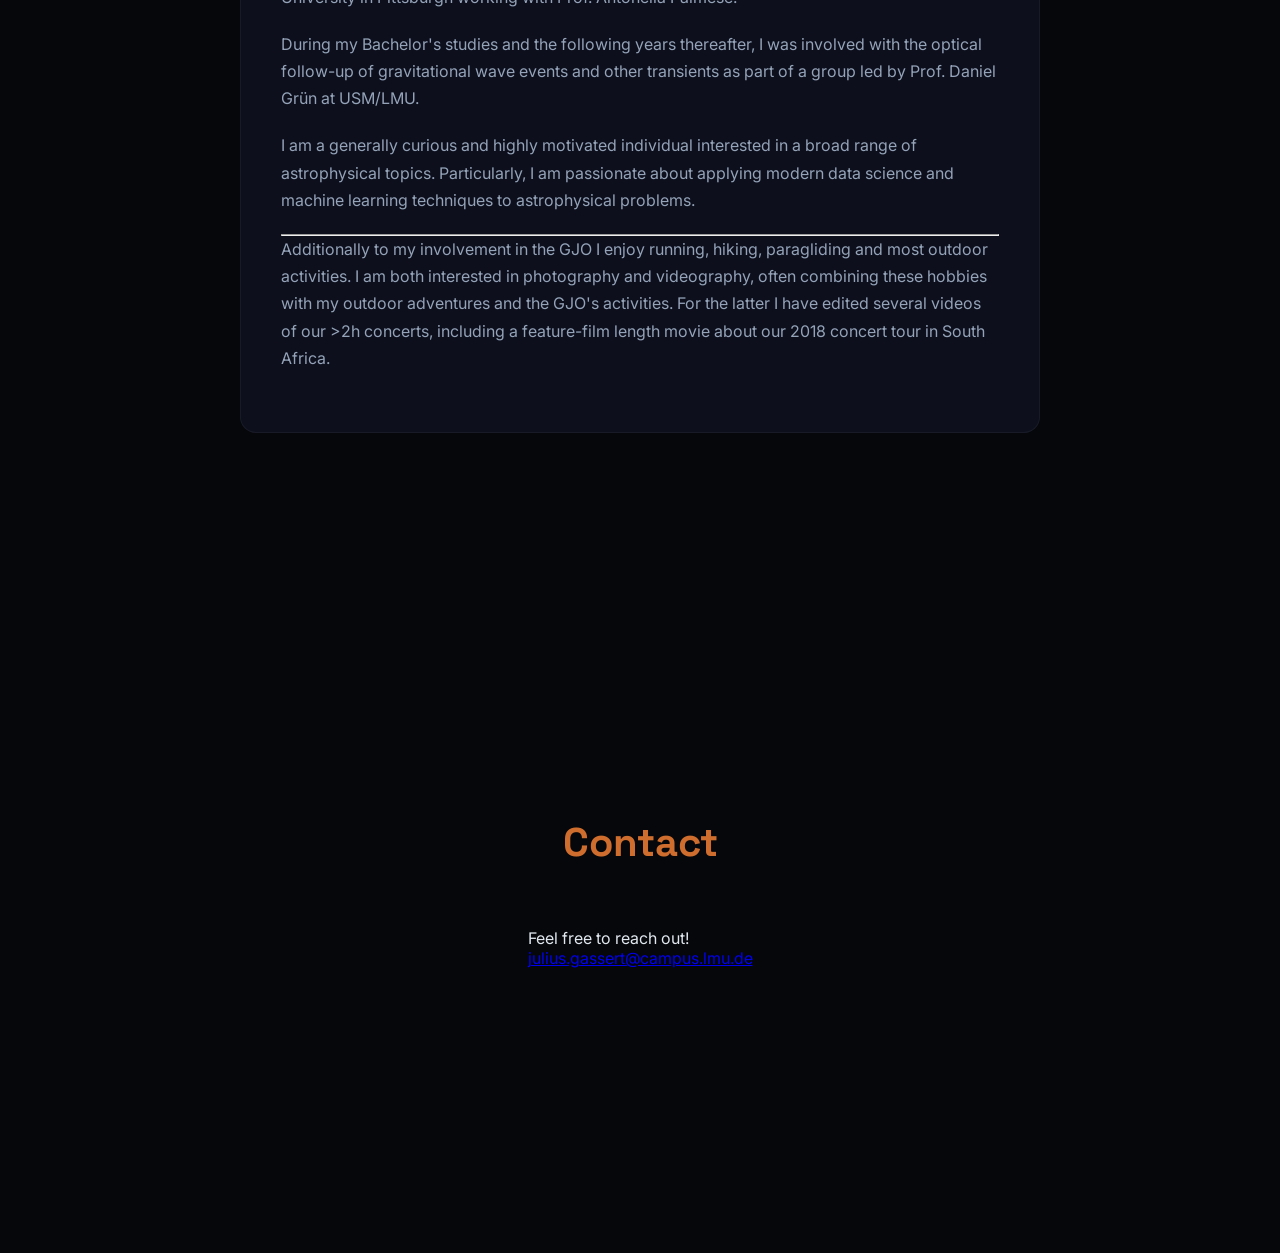
==== commit bddc2ec9: "Adding newest publication from arxiv" ====
--- a/index.html
+++ b/index.html
@@ -56,11 +56,8 @@
         <div class="grid">
             <div class="card">
                 <h3>Optical Transient/Gravitational Wave Follow-Up</h3>
-                <!-- <span class="tag">Parameter Estimation</span> -->
                 <p>Rapid follow-up campaigns for gravitational wave events and other transients to identify electromagnetic counterparts.</p>
-                <!-- Replace with <img> of your posterior plots later -->
                 <img src="imgs/S240615dg.png" alt="Pointing Plot of S240615dg" style="width: 100%; height: auto; border-radius: 8px;">
-                <!-- New Links Section -->
                 <div class="card-links">
                     <p>Some publications that I have contributed to include:</p>
                     <a href="https://iopscience.iop.org/article/10.3847/2041-8213/adfd49" target="_blank" class="icon-link">
@@ -86,6 +83,14 @@
                 <h3>Gravitational Wave Transient Catalog Analysis</h3>
                 <p>Understanding the population properties of gravitational wave sources through comprehensive catalog analysis.</p>
                 <img src="imgs/UMAP_groups.png" alt="Groups in Gravitational Wave Transient Catalog" style="width: 100%; height: auto; border-radius: 8px;">
+                
+                <div class="card-links">
+                <p>Some publications that I have contributed to include:</p>
+                    <a href="https://arxiv.org/abs/2603.06566" class="icon-link">
+                        <span>📝 Data-Driven Trends and Subpopulations in the Gravitational Wave Binary Black Hole Merger Population with UMAP</span>
+                    </a>
+                </div>
+                
             </div>
         </div>
     </section>
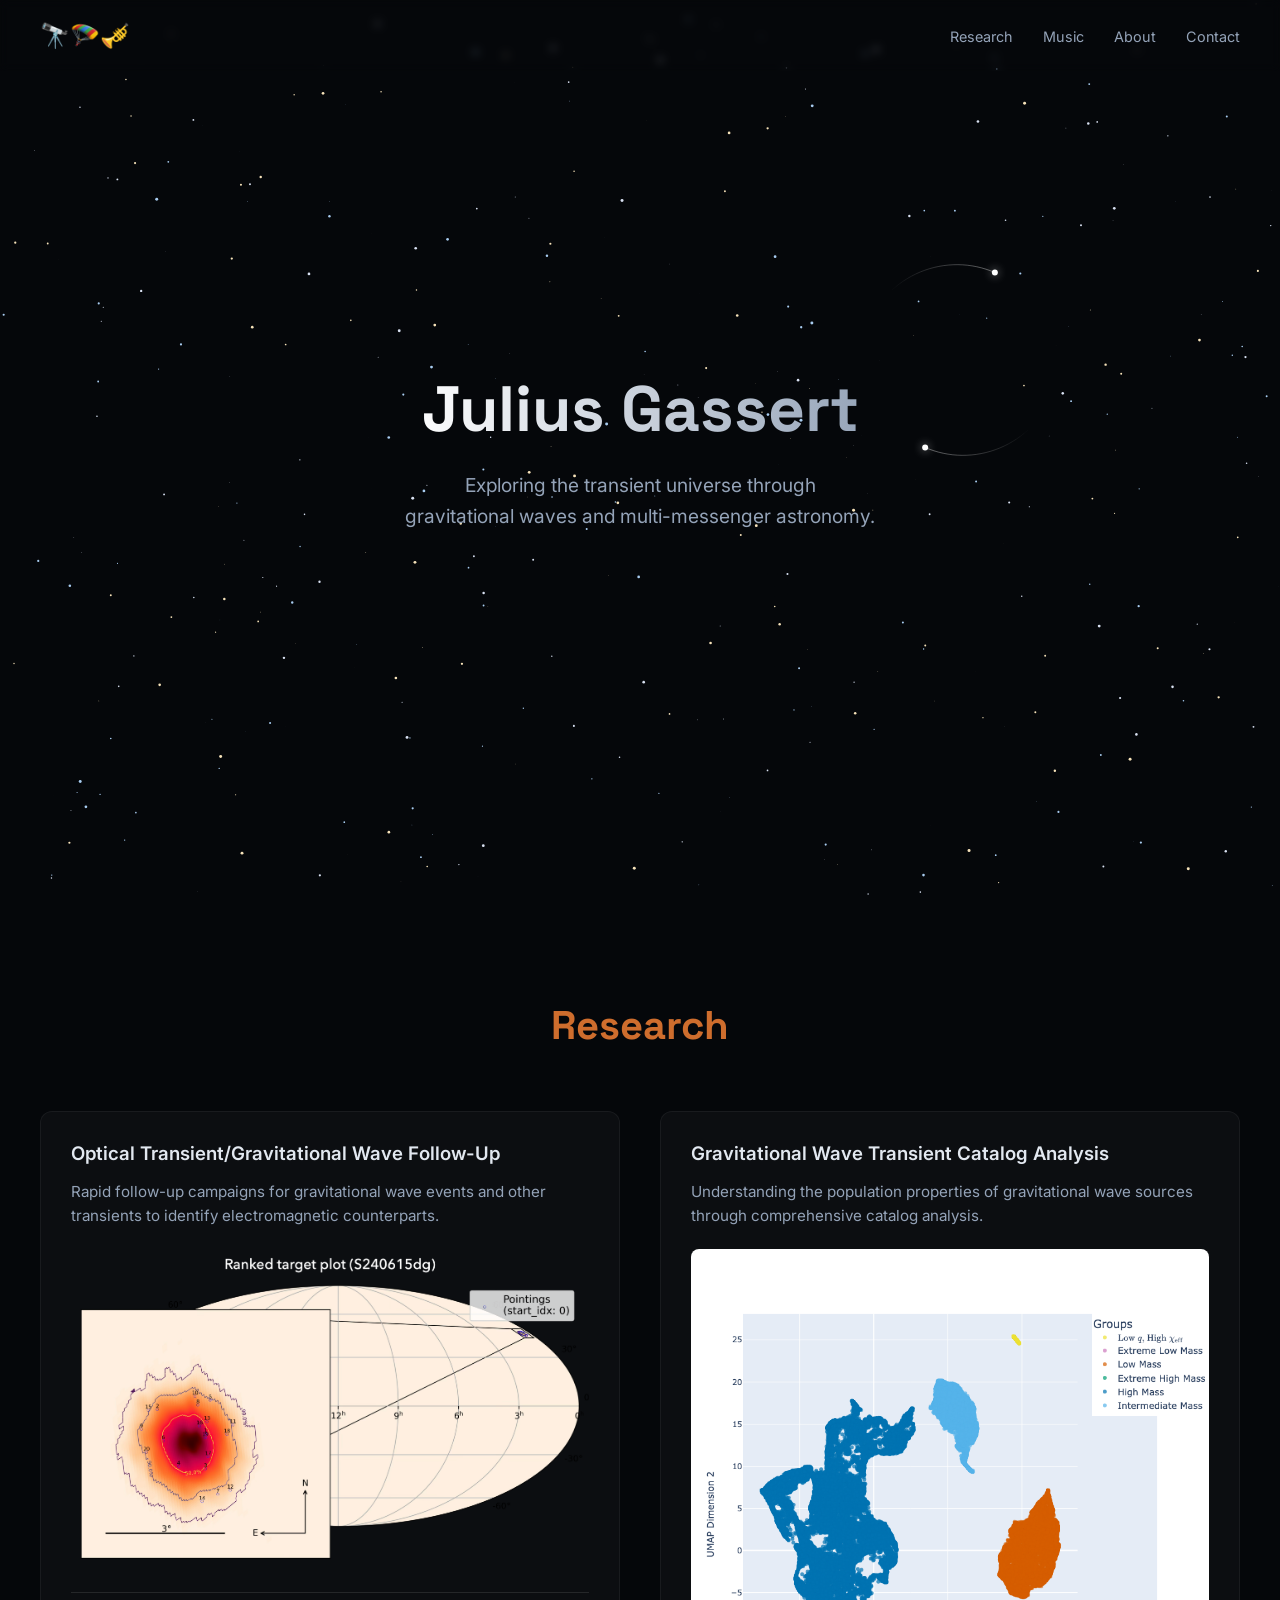
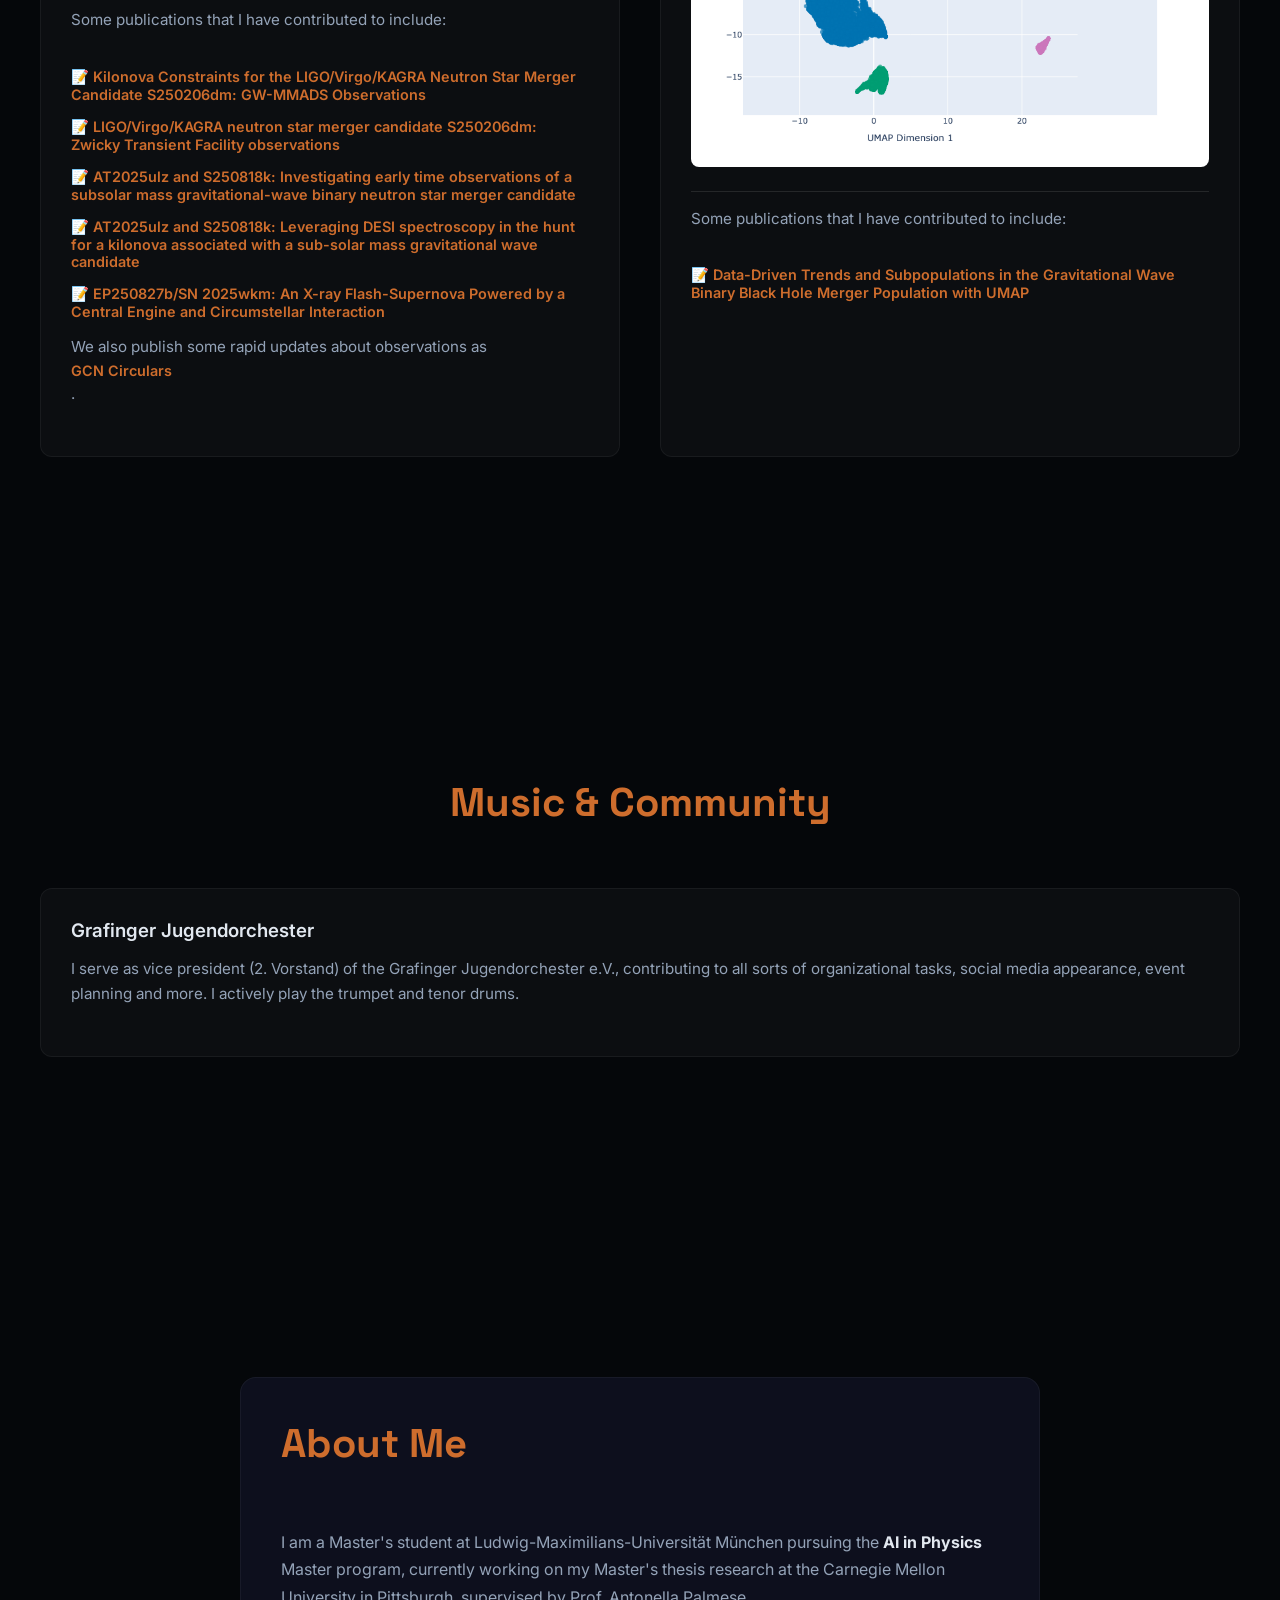
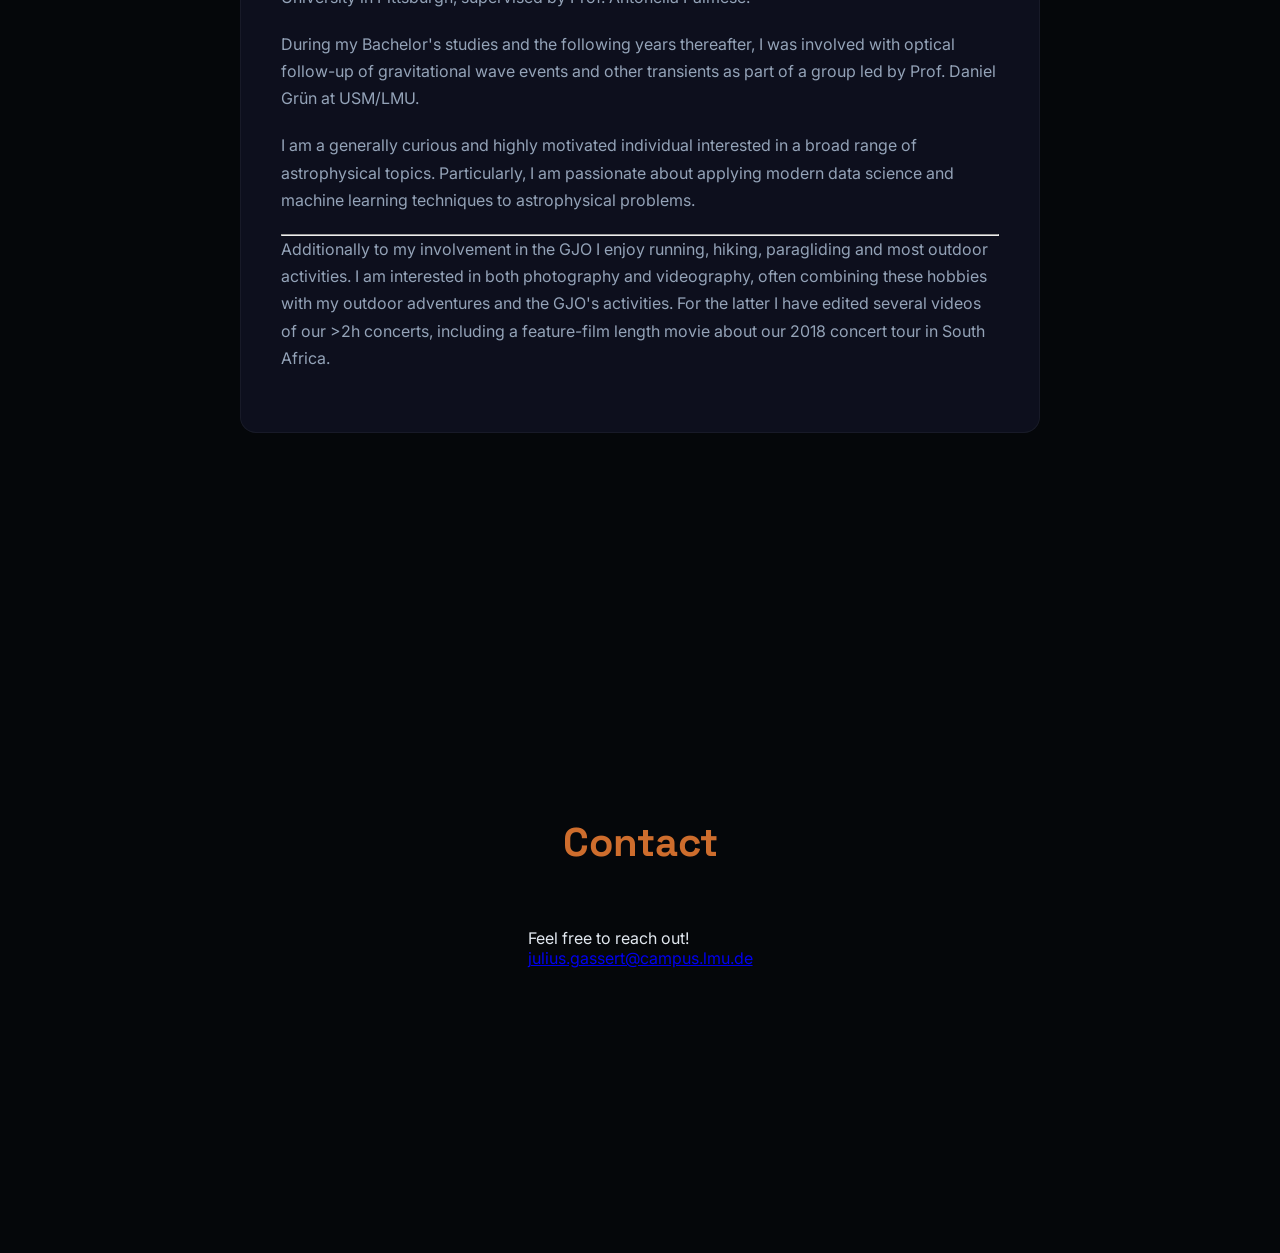
==== commit 9ea5f15a: "More small updates" ====
--- a/index.html
+++ b/index.html
@@ -42,7 +42,6 @@
         </div>
     </nav>
 
-    <!-- Hero: The Animation plays behind this -->
     <section id="home" class="hero-section">
         <div class="hero-text">
             <h1>Julius Gassert</h1>
@@ -111,10 +110,10 @@
         <div class="about-text">
             <h2>About Me</h2>
             <p>
-                I am a graduate student at Ludwig-Maximilians-Universität München pursing the <strong>AI in Physics</strong> Master program, currently conducting my Master's thesis research at the Carnegie Mellon University in Pittsburgh working with Prof. Antonella Palmese.
+                I am a Master's student at Ludwig-Maximilians-Universität München pursuing the <strong>AI in Physics</strong> Master program, currently working on my Master's thesis research at the Carnegie Mellon University in Pittsburgh, supervised by Prof. Antonella Palmese.
             </p>
             <p>
-                During my Bachelor's studies and the following years thereafter, I was involved with the optical follow-up of gravitational wave events and other transients as part of a group led by Prof. Daniel Grün at USM/LMU.
+                During my Bachelor's studies and the following years thereafter, I was involved with optical follow-up of gravitational wave events and other transients as part of a group led by Prof. Daniel Grün at USM/LMU.
             </p>
             <p>
                 I am a generally curious and highly motivated individual interested in a broad range of astrophysical topics. Particularly, I am passionate about applying modern data science and machine learning techniques to astrophysical problems.
@@ -123,15 +122,11 @@
             <hr class="divider">
 
             <p>
-                Additionally to my involvement in the GJO I enjoy running, hiking, paragliding and most outdoor activities. I am both interested in photography and videography, often combining these hobbies with my outdoor adventures and the GJO's activities. For the latter I have edited several videos of our >2h concerts, including a feature-film length movie about our 2018 concert tour in South Africa.
+                Additionally to my involvement in the GJO I enjoy running, hiking, paragliding and most outdoor activities. I am interested in both photography and videography, often combining these hobbies with my outdoor adventures and the GJO's activities. For the latter I have edited several videos of our >2h concerts, including a feature-film length movie about our 2018 concert tour in South Africa.
             </p>
 
         </div>
         
-        <!-- Optional: Profile Picture if you want one -->
-        <!-- <div class="profile-img">
-            <img src="images/me.jpg" alt="Profile">
-        </div> -->
     </div>
     </section>
 
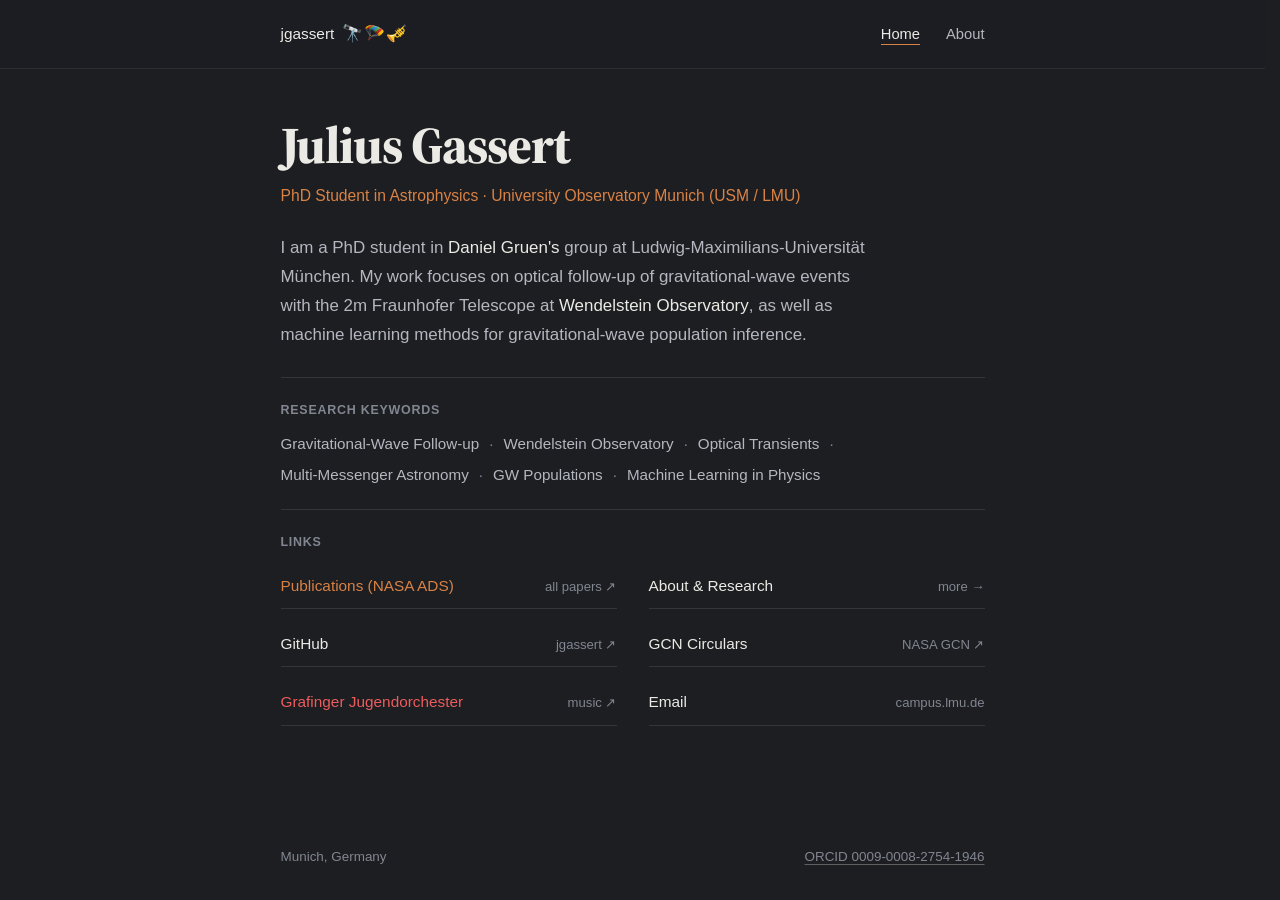
==== commit 4e23ba5d: "yeehaw" ====
--- a/index.html
+++ b/index.html
@@ -3,142 +3,95 @@
 <head>
     <meta charset="UTF-8">
     <meta name="viewport" content="width=device-width, initial-scale=1.0">
-    <title>Julius Gassert - Astrophysics</title>
+    <title>Julius Gassert — Astrophysics</title>
+    <link rel="preconnect" href="https://fonts.googleapis.com">
+    <link rel="preconnect" href="https://fonts.gstatic.com" crossorigin>
+    <link href="https://fonts.googleapis.com/css2?family=Source+Serif+4:opsz,wght@8..60,700;8..60,800&display=swap" rel="stylesheet">
     <link rel="stylesheet" href="styles.css">
-    <!-- Google Fonts for scientific/modern look -->
-    <link href="https://fonts.googleapis.com/css2?family=Space+Grotesk:wght@300;400;600&family=Inter:wght@300;400;600&display=swap" rel="stylesheet">
- 
-    
-    <!-- SEO Essentials -->
-    <meta name="description" content="Personal portfolio of Julius Gassert.">
-    <meta name="keywords" content="Astrophysics, Gravitational Waves, Trumpet, Physics, Research, LMU, CMU, AI in Physics, Multi-messenger Astronomy, Ludwig-Maximilians-Universität, Carnegie Mellon University, Antonella Palmese, Daniel Grün, Grafinger Jugendorchester">
+
+    <!-- SEO -->
+    <meta name="description" content="Julius Gassert — PhD student in astrophysics at LMU Munich (USM), working on gravitational-wave optical follow-up with Wendelstein Observatory and machine learning for GW populations.">
+    <meta name="keywords" content="Julius Gassert, Astrophysics, Gravitational Waves, Wendelstein Observatory, Multi-messenger Astronomy, LMU Munich, USM, Daniel Gruen, Antonella Palmese, Machine Learning, Normalizing Flows, Grafinger Jugendorchester">
     <meta name="author" content="Julius Gassert">
-    
-    <!-- Open Graph (for nice preview cards on Twitter/LinkedIn) -->
-    <meta property="og:title" content="Julius Gassert - Astrophysics Portfolio">
-    <meta property="og:description" content="Exploring the transient universe through gravitational waves.">
+
+    <!-- Open Graph -->
+    <meta property="og:title" content="Julius Gassert — Astrophysics">
+    <meta property="og:description" content="PhD student in astrophysics at LMU Munich (USM). Gravitational-wave optical follow-up and machine learning for GW populations.">
     <meta property="og:url" content="https://jgassert.github.io/">
+    <meta property="og:type" content="website">
 
-    <meta name="google-site-verification" content="xly3BIsvNJHjGn0B5MEfugQAVPJ0fniyG7s2TJ6tBq8" />
-    
+    <meta name="google-site-verification" content="xly3BIsvNJHjGn0B5MEfugQAVPJ0fniyG7s2TJ6tBq8">
 </head>
+<body class="page-landing">
+    <header class="site-header">
+        <nav class="nav-inner" aria-label="Main navigation">
+            <a href="index.html" class="site-brand">jgassert <span class="brand-emojis" aria-hidden="true">🔭🪂🎺</span></a>
+            <ul class="nav-links">
+                <li><a href="index.html" aria-current="page">Home</a></li>
+                <li><a href="about.html">About</a></li>
+            </ul>
+        </nav>
+    </header>
 
-</head>
-<body>
-    
-    <!-- Single Canvas for Stars + Merger Event -->
-    <canvas id="cosmos-canvas"></canvas>
+    <main class="landing-main">
+        <div class="landing-container">
+            <h1 class="landing-name">Julius Gassert</h1>
+            <p class="landing-role">PhD Student in Astrophysics · University Observatory Munich (USM / LMU)</p>
 
-    <!-- Navigation -->
-    <nav class="navbar">
-        <div class="nav-content">
-            <a href="#home" class="logo">🔭🪂🎺</a> 
-            <ul class="links">
-                <li><a href="#research">Research</a></li>
-                <li><a href="#music">Music</a></li>
-                <li><a href="#about">About</a></li>
-                <li><a href="#contact">Contact</a></li>
+            <p class="landing-bio">
+                I am a PhD student in <strong>Daniel Gruen's</strong> group at Ludwig-Maximilians-Universität München.
+                My work focuses on optical follow-up of gravitational-wave events with the 2m Fraunhofer Telescope at
+                <strong>Wendelstein Observatory</strong>, as well as machine learning methods for gravitational-wave
+                population inference.
+            </p>
+
+            <hr class="rule">
+
+            <p class="meta-label">Research Keywords</p>
+            <ul class="keywords-list">
+                <li>Gravitational-Wave Follow-up</li>
+                <li>Wendelstein Observatory</li>
+                <li>Optical Transients</li>
+                <li>Multi-Messenger Astronomy</li>
+                <li>GW Populations</li>
+                <li>Machine Learning in Physics</li>
             </ul>
-        </div>
-    </nav>
 
-    <section id="home" class="hero-section">
-        <div class="hero-text">
-            <h1>Julius Gassert</h1>
-            <p class="tagline">Exploring the transient universe through <br>gravitational waves and multi-messenger astronomy.</p>
-        </div>
-    </section>
+            <hr class="rule">
 
-    <!-- Research Section -->
-    <section id="research" class="content-section">
-        <h2>Research</h2>
-        <div class="grid">
-            <div class="card">
-                <h3>Optical Transient/Gravitational Wave Follow-Up</h3>
-                <p>Rapid follow-up campaigns for gravitational wave events and other transients to identify electromagnetic counterparts.</p>
-                <img src="imgs/S240615dg.png" alt="Pointing Plot of S240615dg" style="width: 100%; height: auto; border-radius: 8px;">
-                <div class="card-links">
-                    <p>Some publications that I have contributed to include:</p>
-                    <a href="https://iopscience.iop.org/article/10.3847/2041-8213/adfd49" target="_blank" class="icon-link">
-                        <span>📝 Kilonova Constraints for the LIGO/Virgo/KAGRA Neutron Star Merger Candidate S250206dm: GW-MMADS Observations</span>
-                    </a>
-                    <a href="https://arxiv.org/abs/2507.00357" target="_blank" class="icon-link">
-                        <span>📝 LIGO/Virgo/KAGRA neutron star merger candidate S250206dm: Zwicky Transient Facility observations</span>
-                    </a>
-                    <a href="https://arxiv.org/abs/2510.24620v1" class="icon-link">
-                        <span>📝 AT2025ulz and S250818k: Investigating early time observations of a subsolar mass gravitational-wave binary neutron star merger candidate</span>
-                    </a>
-                    <a href="https://arxiv.org/abs/2510.23723" class="icon-link">
-                        <span>📝 AT2025ulz and S250818k: Leveraging DESI spectroscopy in the hunt for a kilonova associated with a sub-solar mass gravitational wave candidate</span>
-                    </a>
-                    <a href="https://arxiv.org/abs/2512.10239" class="icon-link">
-                        <span>📝 EP250827b/SN 2025wkm: An X-ray Flash-Supernova Powered by a Central Engine and Circumstellar Interaction</span>
-                    </a>
-                    <p>We also publish some rapid updates about observations as <a href="https://gcn.nasa.gov/circulars?view=index&query=Julius+Gassert&startDate=&endDate=" target="_blank" class="icon-link">GCN Circulars</a>.</p>
-                </div>
-            </div>
-
-            <div class="card">
-                <h3>Gravitational Wave Transient Catalog Analysis</h3>
-                <p>Understanding the population properties of gravitational wave sources through comprehensive catalog analysis.</p>
-                <img src="imgs/UMAP_groups.png" alt="Groups in Gravitational Wave Transient Catalog" style="width: 100%; height: auto; border-radius: 8px;">
-                
-                <div class="card-links">
-                <p>Some publications that I have contributed to include:</p>
-                    <a href="https://arxiv.org/abs/2603.06566" class="icon-link">
-                        <span>📝 Data-Driven Trends and Subpopulations in the Gravitational Wave Binary Black Hole Merger Population with UMAP</span>
-                    </a>
-                </div>
-                
+            <p class="meta-label">Links</p>
+            <div class="links-grid">
+                <a class="link-item primary-link" href="https://ui.adsabs.harvard.edu/search/q=author%3A%22%5EGassert%2C%20Julius%22%20OR%20author%3A%22Gassert%2C%20Julius%22&sort=score%20desc%2C%20date%20desc" target="_blank" rel="noopener">
+                    <span class="link-title">Publications (NASA ADS)</span>
+                    <span class="link-note">all papers ↗</span>
+                </a>
+                <a class="link-item" href="about.html">
+                    <span class="link-title">About &amp; Research</span>
+                    <span class="link-note">more →</span>
+                </a>
+                <a class="link-item" href="https://github.com/jgassert" target="_blank" rel="noopener">
+                    <span class="link-title">GitHub</span>
+                    <span class="link-note">jgassert ↗</span>
+                </a>
+                <a class="link-item" href="https://gcn.nasa.gov/circulars?view=index&query=Julius+Gassert&startDate=&endDate=" target="_blank" rel="noopener">
+                    <span class="link-title">GCN Circulars</span>
+                    <span class="link-note">NASA GCN ↗</span>
+                </a>
+                <a class="link-item gjo-link" href="https://grafingerjugendorchester.de" target="_blank" rel="noopener">
+                    <span class="link-title">Grafinger Jugendorchester</span>
+                    <span class="link-note">music ↗</span>
+                </a>
+                <a class="link-item" href="mailto:julius.gassert@campus.lmu.de">
+                    <span class="link-title">Email</span>
+                    <span class="link-note">campus.lmu.de</span>
+                </a>
             </div>
         </div>
-    </section>
+    </main>
 
-    <!-- Music Section -->
-    <section id="music" class="content-section">
-        <h2>Music & Community</h2>
-        <div class="grid">
-            <a href="https://grafingerjugendorchester.de" class="card wide" style="text-decoration: none; color: inherit;">
-                <h3>Grafinger Jugendorchester</h3>
-                <p>I serve as vice president (2. Vorstand) of the Grafinger Jugendorchester e.V., contributing to all sorts of organizational tasks, social media appearance, event planning and more. I actively play the trumpet and tenor drums.</p>
-            </a>
-        </div>
-    </section>
-
-    <section id="about" class="content-section">
-    <div class="about-container">
-        <div class="about-text">
-            <h2>About Me</h2>
-            <p>
-                I am a Master's student at Ludwig-Maximilians-Universität München pursuing the <strong>AI in Physics</strong> Master program, currently working on my Master's thesis research at the Carnegie Mellon University in Pittsburgh, supervised by Prof. Antonella Palmese.
-            </p>
-            <p>
-                During my Bachelor's studies and the following years thereafter, I was involved with optical follow-up of gravitational wave events and other transients as part of a group led by Prof. Daniel Grün at USM/LMU.
-            </p>
-            <p>
-                I am a generally curious and highly motivated individual interested in a broad range of astrophysical topics. Particularly, I am passionate about applying modern data science and machine learning techniques to astrophysical problems.
-            </p>
-
-            <hr class="divider">
-
-            <p>
-                Additionally to my involvement in the GJO I enjoy running, hiking, paragliding and most outdoor activities. I am interested in both photography and videography, often combining these hobbies with my outdoor adventures and the GJO's activities. For the latter I have edited several videos of our >2h concerts, including a feature-film length movie about our 2018 concert tour in South Africa.
-            </p>
-
-        </div>
-        
-    </div>
-    </section>
-
-    <!-- Contact Section -->
-    <section id="contact" class="content-section">
-        <h2>Contact</h2>
-        <div class="contact-container">
-            <p>Feel free to reach out!</p>
-            <a href="mailto:julius.gassert@campus.lmu.de" class="email-link">julius.gassert@campus.lmu.de</a>
-        </div>
-    </section>
-
-    <script src="cosmos.js"></script>
+    <footer class="landing-footer">
+        <span>Munich, Germany</span>
+        <a href="https://orcid.org/0009-0008-2754-1946" target="_blank" rel="noopener">ORCID 0009-0008-2754-1946</a>
+    </footer>
 </body>
 </html>
--- a/styles.css
+++ b/styles.css
@@ -1,238 +1,614 @@
 :root {
-    --bg-color: #05070a;
-    --text-main: #e2e8f0;
-    --text-mute: #94a3b8;
-    --accent: #ce6d2d; /* Light Blue */
-}
-
-* { margin: 0; padding: 0; box-sizing: border-box; }
+    --bg-landing: #1c1e22;
+    --bg-about: #121418;
+    --border: rgba(255, 255, 255, 0.1);
+    --border-strong: rgba(255, 255, 255, 0.18);
+    --text-main: #eceae4;
+    --text-secondary: #b4b7bf;
+    --text-muted: #828691;
+    --accent: #d98245;
+    --accent-hover: #e8965d;
+    --gjo-accent: #ec5c5c;
+    --gjo-accent-hover: #f47a7a;
+    --font-display: 'Source Serif 4', Georgia, 'Times New Roman', serif;
+    --font-sans: -apple-system, BlinkMacSystemFont, "Helvetica Neue", "Segoe UI", Roboto, Helvetica, Arial, sans-serif;
+    --content-width: 760px;
+}
+
+*,
+*::before,
+*::after {
+    margin: 0;
+    padding: 0;
+    box-sizing: border-box;
+}
+
+html {
+    scroll-behavior: smooth;
+    scrollbar-gutter: stable;
+    -webkit-font-smoothing: antialiased;
+    -moz-osx-font-smoothing: grayscale;
+}
 
 body {
-    background-color: var(--bg-color);
-    color: var(--text-main);
-    font-family: 'Inter', sans-serif;
+    color: var(--text-main);
+    font-family: var(--font-sans);
+    font-size: 16px;
+    line-height: 1.65;
+    min-height: 100vh;
     overflow-x: hidden;
 }
 
-/* CANVAS LAYER */
+body.page-landing {
+    background-color: var(--bg-landing);
+    display: flex;
+    flex-direction: column;
+}
+
+body.page-about {
+    background-color: var(--bg-about);
+}
+
+a {
+    color: var(--text-main);
+    text-decoration-color: rgba(236, 234, 228, 0.32);
+    text-underline-offset: 3px;
+    text-decoration-thickness: 1px;
+    transition: color 0.18s ease, text-decoration-color 0.18s ease, border-color 0.18s ease;
+}
+
+a:hover {
+    color: var(--accent);
+    text-decoration-color: var(--accent);
+}
+
+/* BACKGROUND CANVAS & SEAMLESS READING SCRIM (ABOUT PAGE) */
 #cosmos-canvas {
     position: fixed;
-    top: 0;
-    left: 0;
+    inset: 0;
     width: 100vw;
     height: 100vh;
-    z-index: -1; /* Behind everything */
+    z-index: -2;
     pointer-events: none;
 }
 
-/* NAV */
-.navbar {
+.about-scrim {
     position: fixed;
+    inset: 0;
+    z-index: -1;
+    pointer-events: none;
+    background: linear-gradient(
+        to right,
+        rgba(18, 20, 24, 0.18) 0%,
+        rgba(18, 20, 24, 0.72) 22%,
+        rgba(18, 20, 24, 0.78) 50%,
+        rgba(18, 20, 24, 0.72) 78%,
+        rgba(18, 20, 24, 0.18) 100%
+    );
+}
+
+/* SHARED NAVIGATION */
+.site-header {
     width: 100%;
-    padding: 20px 40px;
-    z-index: 100;
-    backdrop-filter: blur(5px); /* Frost effect */
-}
-
-.nav-content {
-    max-width: 1200px;
+    position: sticky;
+    top: 0;
+    z-index: 20;
+    background: rgba(28, 30, 34, 0.92);
+    border-bottom: 1px solid rgba(255, 255, 255, 0.07);
+}
+
+.page-about .site-header {
+    background: rgba(18, 20, 24, 0.72);
+    backdrop-filter: blur(8px);
+    -webkit-backdrop-filter: blur(8px);
+}
+
+.nav-inner {
+    max-width: var(--content-width);
     margin: 0 auto;
+    padding: 20px 28px;
     display: flex;
     justify-content: space-between;
     align-items: center;
-}
-
-.logo {
-    font-family: 'Space Grotesk', sans-serif;
+    gap: 20px;
+}
+
+.site-brand {
+    font-family: var(--font-sans);
+    font-weight: 500;
+    font-size: 0.96rem;
+    color: var(--text-main);
+    text-decoration: none;
+    display: inline-flex;
+    align-items: center;
+    gap: 8px;
+}
+
+.brand-emojis {
+    font-size: 1.05rem;
+    letter-spacing: 0.04em;
+}
+
+.site-brand:hover {
+    color: var(--accent);
+}
+
+.nav-links {
+    list-style: none;
+    display: flex;
+    gap: 26px;
+}
+
+.nav-links a {
+    font-size: 0.92rem;
+    color: var(--text-secondary);
+    text-decoration: none;
+    padding-bottom: 2px;
+    border-bottom: 1px solid transparent;
+}
+
+.nav-links a:hover {
+    color: var(--text-main);
+}
+
+.nav-links a[aria-current="page"] {
+    color: var(--text-main);
+    border-bottom-color: var(--accent);
+}
+
+/* =========================================
+   LANDING PAGE
+   ========================================= */
+.landing-main {
+    flex: 1;
+    width: 100%;
+}
+
+.landing-container {
+    width: 100%;
+    max-width: var(--content-width);
+    margin: 0 auto;
+    padding: 48px 28px 32px;
+}
+
+.landing-name {
+    font-family: var(--font-display);
+    font-weight: 800;
+    font-size: clamp(2.5rem, 5vw, 3.25rem);
+    line-height: 1.08;
+    letter-spacing: -0.02em;
+    color: var(--text-main);
+    margin-bottom: 10px;
+}
+
+.landing-role {
+    font-family: var(--font-sans);
+    font-size: 0.98rem;
+    font-weight: 500;
+    color: var(--accent);
+    margin-bottom: 24px;
+}
+
+.landing-bio {
+    font-size: 1.06rem;
+    line-height: 1.72;
+    color: var(--text-secondary);
+    max-width: 64ch;
+    margin-bottom: 28px;
+}
+
+.landing-bio strong {
+    color: var(--text-main);
+    font-weight: 500;
+}
+
+.rule {
+    border: none;
+    border-top: 1px solid var(--border);
+    margin: 22px 0;
+}
+
+.meta-label {
+    font-family: var(--font-sans);
+    font-size: 0.78rem;
+    font-weight: 600;
+    text-transform: uppercase;
+    letter-spacing: 0.06em;
+    color: var(--text-muted);
+    margin-bottom: 10px;
+}
+
+.keywords-list {
+    list-style: none;
+    display: flex;
+    flex-wrap: wrap;
+    gap: 6px 0;
+    font-size: 0.95rem;
+    color: var(--text-secondary);
+}
+
+.keywords-list li {
+    display: inline-flex;
+    align-items: center;
+}
+
+.keywords-list li:not(:last-child)::after {
+    content: "·";
+    color: var(--text-muted);
+    margin: 0 10px;
+}
+
+.links-grid {
+    display: grid;
+    grid-template-columns: repeat(2, minmax(0, 1fr));
+    gap: 12px 32px;
+    margin-top: 4px;
+}
+
+.link-item {
+    display: flex;
+    align-items: baseline;
+    justify-content: space-between;
+    gap: 12px;
+    padding: 10px 0;
+    border-bottom: 1px solid var(--border);
+    text-decoration: none;
+}
+
+.link-item:hover {
+    border-bottom-color: var(--accent);
+}
+
+.link-title {
+    font-size: 0.96rem;
+    font-weight: 500;
+    color: var(--text-main);
+    transition: color 0.18s ease;
+}
+
+.link-item:hover .link-title {
+    color: var(--accent);
+}
+
+.link-note {
+    font-family: var(--font-sans);
+    font-size: 0.82rem;
+    color: var(--text-muted);
+    white-space: nowrap;
+}
+
+.link-item.primary-link .link-title {
+    color: var(--accent);
+}
+
+.link-item.primary-link:hover .link-title {
+    color: var(--accent-hover);
+}
+
+.link-item.gjo-link .link-title {
+    color: var(--gjo-accent);
+}
+
+.link-item.gjo-link:hover {
+    border-bottom-color: var(--gjo-accent);
+}
+
+.link-item.gjo-link:hover .link-title {
+    color: var(--gjo-accent-hover);
+}
+
+.landing-footer {
+    max-width: var(--content-width);
+    width: 100%;
+    margin: 0 auto;
+    padding: 0 28px 32px;
+    display: flex;
+    flex-wrap: wrap;
+    justify-content: space-between;
+    gap: 12px;
+    font-family: var(--font-sans);
+    font-size: 0.84rem;
+    color: var(--text-muted);
+}
+
+.landing-footer a {
+    color: var(--text-muted);
+}
+
+.landing-footer a:hover {
+    color: var(--accent);
+}
+
+/* =========================================
+   ABOUT PAGE — OPEN EDITORIAL LAYOUT (NO BOXES)
+   ========================================= */
+.about-main {
+    max-width: var(--content-width);
+    margin: 0 auto;
+    padding: 48px 28px 104px;
+}
+
+.page-intro {
+    margin-bottom: 64px;
+    max-width: 64ch;
+}
+
+.page-intro h1 {
+    font-family: var(--font-display);
+    font-weight: 800;
+    font-size: clamp(2.5rem, 5vw, 3.25rem);
+    line-height: 1.08;
+    letter-spacing: -0.02em;
+    margin-bottom: 16px;
+}
+
+.page-intro p {
+    font-size: 1.08rem;
+    color: var(--text-secondary);
+    line-height: 1.75;
+}
+
+.about-section {
+    padding-top: 52px;
+    margin-top: 52px;
+    border-top: 1px solid var(--border);
+}
+
+.about-section:first-of-type {
+    padding-top: 0;
+    margin-top: 0;
+    border-top: none;
+}
+
+.section-heading {
+    font-family: var(--font-display);
     font-weight: 700;
-    font-size: 1.5rem;
-    color: var(--text-main);
-    text-decoration: none;
-}
-
-.links {
-    list-style: none;
-    display: flex;
-    gap: 30px;
-}
-
-.links a {
-    color: var(--text-mute);
-    text-decoration: none;
-    font-size: 0.9rem;
-    transition: color 0.3s;
-}
-
-.links a:hover { color: var(--accent); }
-
-/* SECTIONS */
-section {
-    padding: 100px 20px;
-    min-height: 80vh; /* Make sections tall */
-    display: flex;
-    flex-direction: column;
-    justify-content: center;
+    font-size: 1.85rem;
+    line-height: 1.2;
+    letter-spacing: -0.015em;
+    color: var(--text-main);
+    margin-bottom: 30px;
+}
+
+/* RESEARCH TIMELINE */
+.timeline {
+    position: relative;
+    padding-left: 28px;
+    border-left: 1px solid rgba(255, 255, 255, 0.14);
+}
+
+.timeline-item {
+    position: relative;
+    padding-bottom: 38px;
+}
+
+.timeline-item:last-child {
+    padding-bottom: 0;
+}
+
+.timeline-item::before {
+    content: "";
+    position: absolute;
+    left: -33px;
+    top: 7px;
+    width: 9px;
+    height: 9px;
+    border-radius: 50%;
+    background: var(--bg-about);
+    border: 2px solid var(--accent);
+}
+
+.timeline-item:first-child::before {
+    background: var(--accent);
+}
+
+.entry-meta {
+    font-family: var(--font-sans);
+    font-size: 0.85rem;
+    font-weight: 500;
+    color: var(--accent);
+    margin-bottom: 6px;
+}
+
+.timeline-item h3,
+.subsection-title {
+    font-family: var(--font-sans);
+    font-weight: 600;
+    font-size: 1.18rem;
+    line-height: 1.35;
+    color: var(--text-main);
+    margin-bottom: 10px;
+}
+
+.about-main p {
+    color: var(--text-secondary);
+    line-height: 1.75;
+    margin-bottom: 16px;
+}
+
+.about-main p:last-child {
+    margin-bottom: 0;
+}
+
+.about-main strong {
+    color: var(--text-main);
+    font-weight: 500;
+}
+
+.inline-links {
+    display: flex;
+    flex-wrap: wrap;
+    gap: 10px 24px;
+    margin-top: 14px;
+    font-size: 0.94rem;
+}
+
+.inline-links a {
+    color: var(--accent);
+    text-decoration-color: rgba(217, 130, 69, 0.45);
+}
+
+.inline-links a:hover {
+    color: var(--accent-hover);
+    text-decoration-color: var(--accent-hover);
+}
+
+.records-bar {
+    margin-top: 40px;
+    padding-top: 22px;
+    border-top: 1px solid var(--border);
+    display: flex;
+    flex-wrap: wrap;
     align-items: center;
-}
-
-/* HERO SPECIFIC */
-.hero-section {
-    height: 100vh;
-    text-align: center;
-    /* Allow click-through to see animation clearly? No, animation is bg. */
-}
-
-.hero-text h1 {
-    font-family: 'Space Grotesk', sans-serif;
-    font-size: 4rem;
-    margin-bottom: 20px;
-    background: linear-gradient(to right, #fff, #94a3b8);
-    -webkit-background-clip: text;
-    -webkit-text-fill-color: transparent;
-}
-
-.hero-text .tagline {
-    font-size: 1.2rem;
-    color: var(--text-mute);
-    line-height: 1.6;
-}
-
-/* GRID LAYOUTS FOR RESEARCH */
-.content-section h2 {
-    font-family: 'Space Grotesk';
-    font-size: 2.5rem;
-    margin-bottom: 60px;
-    color: var(--accent);
-}
-
-.grid {
+    justify-content: space-between;
+    gap: 12px 24px;
+}
+
+.research-subsection {
+    margin-top: 44px;
+    padding-top: 32px;
+    border-top: 1px solid var(--border);
+}
+
+.records-bar span {
+    font-family: var(--font-sans);
+    font-size: 0.8rem;
+    font-weight: 600;
+    text-transform: uppercase;
+    letter-spacing: 0.06em;
+    color: var(--text-muted);
+}
+
+.records-links {
+    display: flex;
+    flex-wrap: wrap;
+    gap: 10px 24px;
+    font-size: 0.95rem;
+}
+
+/* PROSE + STAGGERED ASYMMETRIC PHOTO DIPTYCH (NO BOXES, NO CAPTIONS) */
+.prose-block {
+    max-width: 66ch;
+}
+
+.photo-diptych {
     display: grid;
-    grid-template-columns: repeat(auto-fit, minmax(300px, 1fr));
-    gap: 40px;
-    max-width: 1200px;
+    grid-template-columns: 1.18fr 1fr;
+    align-items: start;
+    gap: 28px;
+    margin: 38px -56px 46px;
+}
+
+.photo-frame {
+    overflow: hidden;
+    border-radius: 3px;
+    box-shadow: 0 22px 48px rgba(0, 0, 0, 0.48);
+}
+
+.photo-frame img {
+    display: block;
     width: 100%;
-}
-
-.card {
-    background: rgba(255, 255, 255, 0.03); /* Glassmorphism light */
-    border: 1px solid rgba(255, 255, 255, 0.05);
-    padding: 30px;
-    border-radius: 12px;
-    transition: transform 0.3s ease;
-}
-
-.card:hover {
-    transform: translateY(-5px);
-    border-color: var(--accent);
-}
-
-.card.wide { grid-column: 1 / -1; }
-
-.card-links {
-    display: flex;
-    flex-direction: column; /* Stacks items vertically */
-    gap: 10px;              /* Vertical space between items */
-    margin-top: 20px;
-    padding-top: 15px;
-    border-top: 1px solid rgba(255, 255, 255, 0.1);
-}
-
-.card h3 { margin-bottom: 15px; font-weight: 600; }
-.card p { color: var(--text-mute); font-size: 0.95rem; line-height: 1.6; margin-bottom: 20px; }
-
-/* Research Card Links */
-.card-links {
-    margin-top: 20px;
-    padding-top: 15px;
-    border-top: 1px solid rgba(255, 255, 255, 0.1);
-    display: flex;
-    gap: 15px;
-}
-
-.icon-link {
-    text-decoration: none;
-    color: var(--accent); /* Light Blue */
-    font-size: 0.9rem;
-    font-weight: 600;
-    display: flex;
-    align-items: center;
-    gap: 5px;
-    transition: opacity 0.2s;
-}
-
-.icon-link:hover {
-    opacity: 0.8;
-    text-decoration: underline;
-}
-
-/* About Section Styles */
-.about-container {
-    max-width: 800px;
-    background: rgba(26, 29, 58, 0.4); /* Subtle background */
-    border-radius: 16px;
-    padding: 40px;
-    border: 1px solid rgba(255, 255, 255, 0.05);
-}
-
-.about-text p {
-    margin-bottom: 20px;
-    line-height: 1.7;
-    color: var(--text-mute);
-}
-
-.about-text strong {
-    color: #e2e8f0; /* Brighter white for emphasis */
-}
-
-/* Skills Tags */
-.skills-list {
+    height: auto;
+    object-fit: cover;
+    transition: transform 0.4s ease;
+}
+
+.photo-frame:hover img {
+    transform: scale(1.02);
+}
+
+.photo-primary img {
+    aspect-ratio: 3 / 2;
+    object-position: center 22%;
+}
+
+.photo-secondary {
+    margin-top: 44px;
+}
+
+.photo-secondary img {
+    aspect-ratio: 4 / 3;
+    object-position: center 14%;
+}
+
+/* CONTACT */
+.contact-row {
     display: flex;
     flex-wrap: wrap;
-    gap: 10px;
-    margin: 25px 0;
-}
-
-.skills-list span {
-    background: rgba(56, 189, 248, 0.1);
-    color: var(--accent);
-    padding: 5px 12px;
-    border-radius: 20px;
-    font-size: 0.85rem;
-    border: 1px solid rgba(56, 189, 248, 0.2);
-}
-
-/* CV Button */
-.btn-outline {
-    display: inline-block;
-    padding: 10px 24px;
-    border: 1px solid var(--accent);
-    color: var(--accent);
-    text-decoration: none;
-    border-radius: 6px;
-    transition: all 0.3s ease;
-    margin-top: 10px;
-}
-
-.btn-outline:hover {
-    background: var(--accent);
-    color: #05070a; /* Dark text on hover */
-}
-
-
-.placeholder-plot {
-    width: 100%;
-    height: 200px;
-    border-radius: 8px;
-    display: flex;
-    align-items: center;
-    justify-content: center;
-    color: rgba(255,255,255,0.2);
-    font-size: 0.8rem;
-    border: 1px dashed rgba(255,255,255,0.1);
-}
-
-/* MOBILE */
-@media (max-width: 768px) {
-    .hero-text h1 { font-size: 2.5rem; }
-    .grid { grid-template-columns: 1fr; }
-}
+    align-items: baseline;
+    justify-content: space-between;
+    gap: 16px 28px;
+}
+
+.contact-lead {
+    margin-bottom: 6px !important;
+}
+
+.contact-email {
+    font-family: var(--font-sans);
+    font-weight: 500;
+    font-size: 1.02rem;
+    color: var(--accent);
+}
+
+.contact-meta {
+    font-size: 0.92rem;
+    color: var(--text-muted);
+    line-height: 1.65;
+}
+
+/* RESPONSIVE */
+@media (max-width: 920px) {
+    .photo-diptych {
+        margin: 34px 0 40px;
+    }
+}
+
+@media (max-width: 680px) {
+    .nav-inner {
+        padding: 18px 20px;
+    }
+
+    .landing-container {
+        padding: 40px 20px 44px;
+    }
+
+    .landing-footer {
+        padding: 0 20px 28px;
+    }
+
+    .links-grid {
+        grid-template-columns: 1fr;
+    }
+
+    .about-main {
+        padding: 40px 20px 72px;
+    }
+
+    .page-intro {
+        margin-bottom: 44px;
+    }
+
+    .about-section {
+        padding-top: 40px;
+        margin-top: 40px;
+    }
+
+    .timeline {
+        padding-left: 22px;
+    }
+
+    .timeline-item::before {
+        left: -27px;
+    }
+
+    .photo-diptych {
+        grid-template-columns: 1fr;
+        gap: 20px;
+        margin: 28px 0 34px;
+    }
+
+    .photo-secondary {
+        margin-top: 0;
+    }
+}
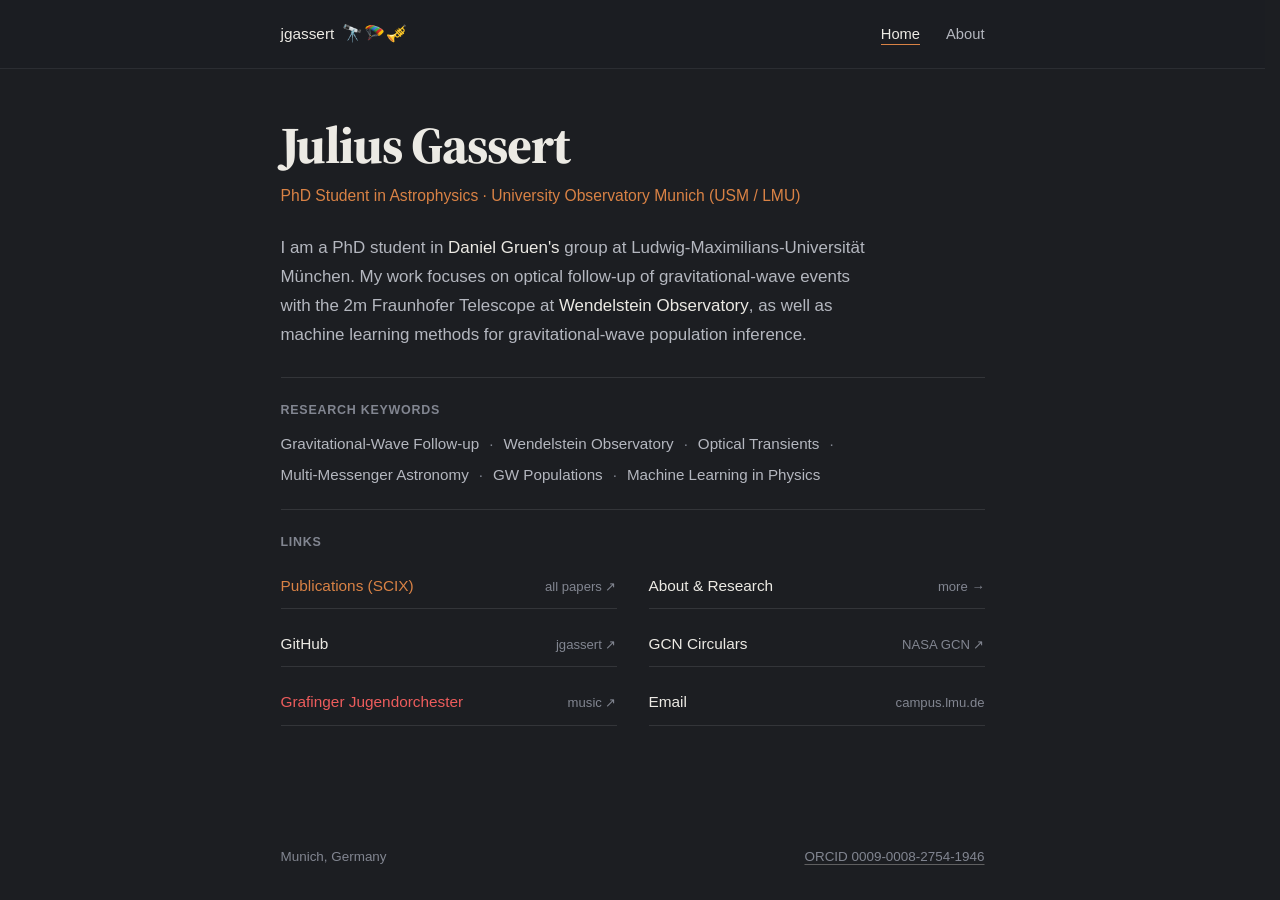
==== commit f5891dbb: "NASA ADS -> SCIX" ====
--- a/index.html
+++ b/index.html
@@ -62,7 +62,7 @@
             <p class="meta-label">Links</p>
             <div class="links-grid">
                 <a class="link-item primary-link" href="https://ui.adsabs.harvard.edu/search/q=author%3A%22%5EGassert%2C%20Julius%22%20OR%20author%3A%22Gassert%2C%20Julius%22&sort=score%20desc%2C%20date%20desc" target="_blank" rel="noopener">
-                    <span class="link-title">Publications (NASA ADS)</span>
+                    <span class="link-title">Publications (SCIX)</span>
                     <span class="link-note">all papers ↗</span>
                 </a>
                 <a class="link-item" href="about.html">
